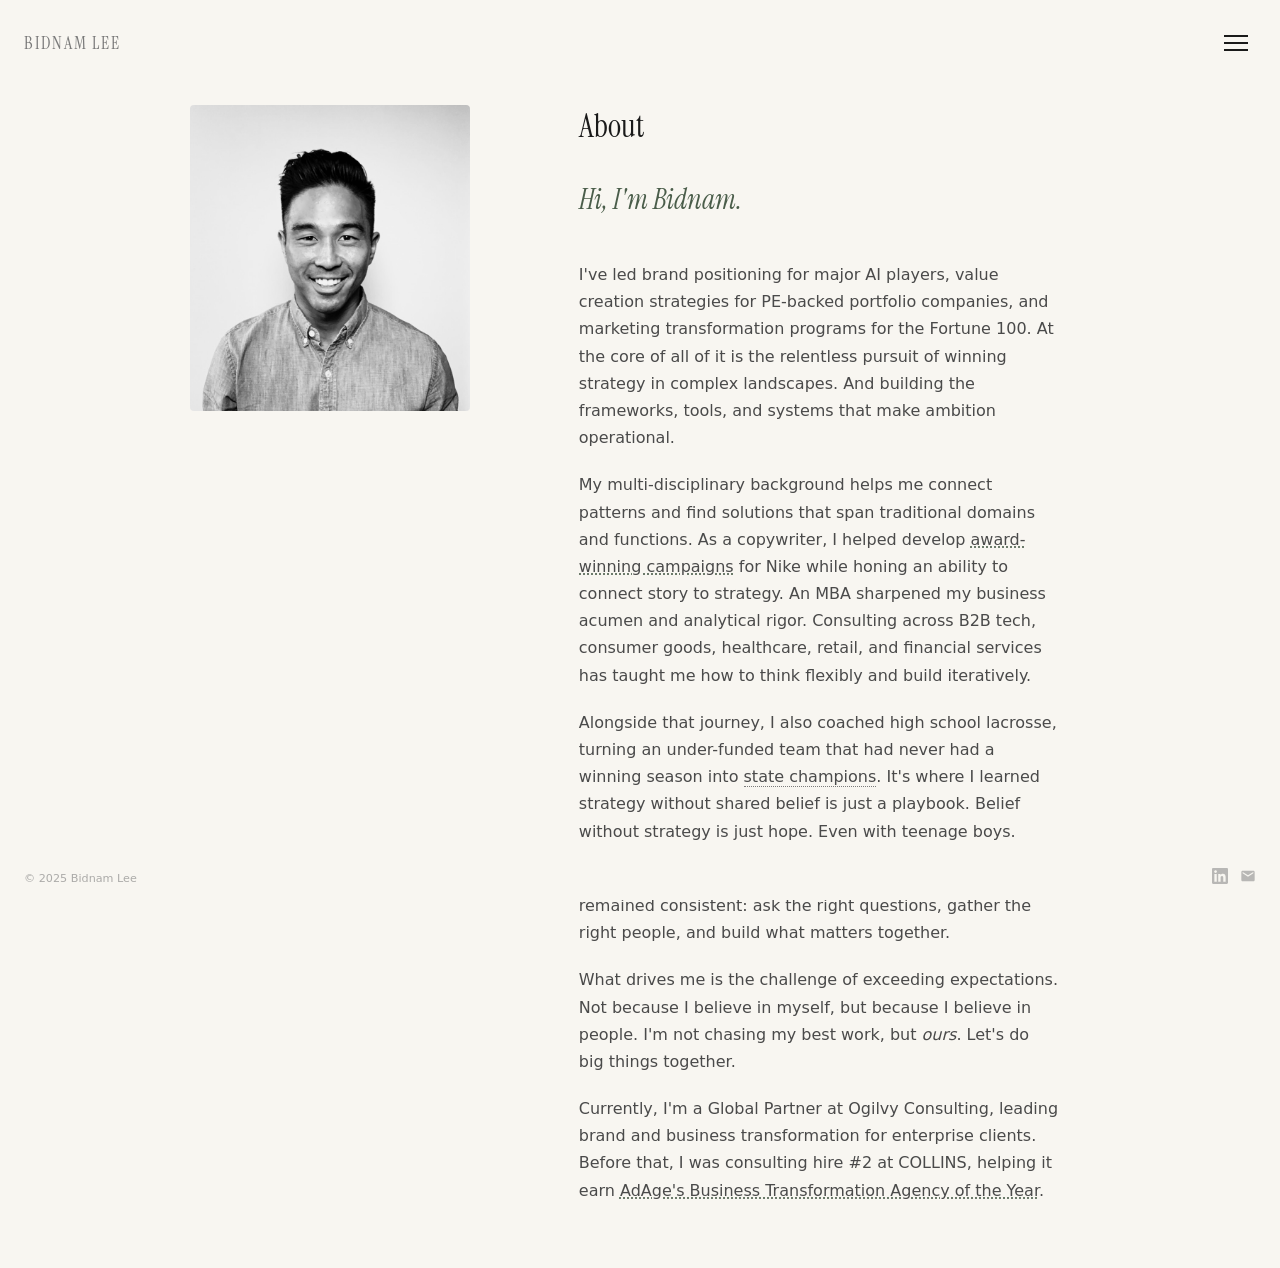
==== about.html @ fc639d16 "Add agent-readability layer: metadata, structured data, llms.txt, facts page - robots.txt (allow all" ====
<!DOCTYPE html>
<html lang="en">
<head>
  <meta charset="UTF-8">
  <meta name="viewport" content="width=device-width, initial-scale=1.0">
  <title>About - Bidnam Lee</title>

  <!-- SEO / sharing -->
  <meta name="description" content="From award-winning Nike copywriter to Global Partner at Ogilvy Consulting — Bidnam Lee's path across strategy, story, and building what matters together.">
  <link rel="canonical" href="https://www.bidnam.com/about.html">
  <meta property="og:type" content="profile">
  <meta property="og:site_name" content="Bidnam Lee">
  <meta property="og:title" content="About - Bidnam Lee">
  <meta property="og:description" content="From award-winning Nike copywriter to Global Partner at Ogilvy Consulting — Bidnam Lee's path across strategy, story, and building what matters together.">
  <meta property="og:url" content="https://www.bidnam.com/about.html">
  <meta property="og:image" content="https://www.bidnam.com/assets/headshot.jpg">
  <meta name="twitter:card" content="summary">

  <!-- Structured data -->
  <script type="application/ld+json">
  {
    "@context": "https://schema.org",
    "@type": "ProfilePage",
    "mainEntity": {
      "@type": "Person",
      "@id": "https://www.bidnam.com/#person",
      "name": "Bidnam Lee",
      "url": "https://www.bidnam.com/",
      "image": "https://www.bidnam.com/assets/headshot.jpg",
      "jobTitle": "Global Partner",
      "worksFor": {
        "@type": "Organization",
        "name": "Ogilvy Consulting",
        "url": "https://www.ogilvy.com/"
      },
      "description": "Brand and business strategy consultant and AI builder. Global Partner at Ogilvy Consulting and founder of OC Labs, its internal AI product studio.",
      "sameAs": [
        "https://www.linkedin.com/in/bidnam/"
      ]
    }
  }
  </script>

  <!-- Fonts -->
  <link rel="preconnect" href="https://fonts.googleapis.com">
  <link rel="preconnect" href="https://fonts.gstatic.com" crossorigin>
  <link href="https://fonts.googleapis.com/css2?family=Instrument+Serif:ital@0;1&display=swap" rel="stylesheet">

  <!-- Styles -->
  <link rel="stylesheet" href="css/style.css">
</head>
<body class="page about-page">
  <header class="inner-header">
    <a href="index.html" class="inner-name">Bidnam Lee</a>

    <a href="index.html" class="mini-terrain-link" title="Return to terrain">
      <canvas id="mini-terrain"></canvas>
    </a>

    <div class="menu-wrapper">
      <button class="menu-toggle" aria-label="Menu">
        <span></span>
        <span></span>
        <span></span>
      </button>
      <nav class="nav-panel">
        <a href="work.html" class="nav-panel-link">Work</a>
        <a href="about.html" class="nav-panel-link active">About</a>
        <a href="explorations.html" class="nav-panel-link">Explorations</a>
        <a href="contact.html" class="nav-panel-link">Contact</a>
      </nav>
    </div>
  </header>

  <!-- Menu Overlay -->
  <div class="menu-overlay">
    <nav class="overlay-nav">
      <a href="index.html" class="overlay-link">Home</a>
      <a href="work.html" class="overlay-link">Work</a>
      <a href="about.html" class="overlay-link">About</a>
      <a href="explorations.html" class="overlay-link">Explorations</a>
      <a href="contact.html" class="overlay-link">Contact</a>
    </nav>
    <footer class="overlay-footer">
      <span class="overlay-footer-copyright">© 2025 Bidnam Lee</span>
      <div class="overlay-footer-links">
        <a href="https://www.linkedin.com/in/bidnam/" target="_blank" rel="noopener" aria-label="LinkedIn">
          <svg viewBox="0 0 24 24" fill="currentColor">
            <path d="M20.447 20.452h-3.554v-5.569c0-1.328-.027-3.037-1.852-3.037-1.853 0-2.136 1.445-2.136 2.939v5.667H9.351V9h3.414v1.561h.046c.477-.9 1.637-1.85 3.37-1.85 3.601 0 4.267 2.37 4.267 5.455v6.286zM5.337 7.433c-1.144 0-2.063-.926-2.063-2.065 0-1.138.92-2.063 2.063-2.063 1.14 0 2.064.925 2.064 2.063 0 1.139-.925 2.065-2.064 2.065zm1.782 13.019H3.555V9h3.564v11.452zM22.225 0H1.771C.792 0 0 .774 0 1.729v20.542C0 23.227.792 24 1.771 24h20.451C23.2 24 24 23.227 24 22.271V1.729C24 .774 23.2 0 22.222 0h.003z"/>
          </svg>
        </a>
        <a href="mailto:bidnam@gmail.com" aria-label="Email">
          <svg viewBox="0 0 24 24" fill="currentColor">
            <path d="M20 4H4c-1.1 0-2 .9-2 2v12c0 1.1.9 2 2 2h16c1.1 0 2-.9 2-2V6c0-1.1-.9-2-2-2zm0 4l-8 5-8-5V6l8 5 8-5v2z"/>
          </svg>
        </a>
      </div>
    </footer>
  </div>

  <main class="page-content editorial">
    <div class="editorial-layout">
      <figure class="editorial-photo">
        <img src="assets/headshot.jpg" alt="Bidnam Lee">
      </figure>
      <div class="editorial-text">
        <header class="page-header">
          <h1>About</h1>
        </header>

        <p class="lede">Hi, I'm Bidnam.</p>

        <div class="about-text">
          <p>I've led brand positioning for major AI players, value creation strategies for PE-backed portfolio companies, and marketing transformation programs for the Fortune 100. At the core of all of it is the relentless pursuit of winning strategy in complex landscapes. And building the frameworks, tools, and systems that make ambition operational.</p>

          <p>My multi-disciplinary background helps me connect patterns and find solutions that span traditional domains and functions. As a copywriter, I helped develop <a href="https://www.campaignlive.co.uk/article/campaign-year-2017-nike-breaking2/1451555" target="_blank" rel="noopener">award-winning campaigns</a> for Nike while honing an ability to connect story to strategy. An MBA sharpened my business acumen and analytical rigor. Consulting across B2B tech, consumer goods, healthcare, retail, and financial services has taught me how to think flexibly and build iteratively.</p>

          <p>Alongside that journey, I also coached high school lacrosse, turning an under-funded team that had never had a winning season into <span class="hover-trigger" data-image="assets/state-champions.jpg">state champions</span>. It's where I learned strategy without shared belief is just a playbook. Belief without strategy is just hope. Even with teenage boys.</p>

          <p>The contexts are always changing, but the approach has remained consistent: ask the right questions, gather the right people, and build what matters together.</p>

          <p>What drives me is the challenge of exceeding expectations. Not because I believe in myself, but because I believe in people. I'm not chasing my best work, but <em>ours</em>. Let's do big things together.</p>

          <p>Currently, I'm a Global Partner at Ogilvy Consulting, leading brand and business transformation for enterprise clients. Before that, I was consulting hire #2 at COLLINS, helping it earn <a href="https://www.instagram.com/p/CpyUQQuvd2J/?img_index=5" target="_blank" rel="noopener">AdAge's Business Transformation Agency of the Year</a>.</p>
        </div>
      </div>
    </div>

    <!-- Hover Preview -->
    <div class="text-hover-preview" aria-hidden="true">
      <img src="" alt="" />
    </div>

    <!-- Mobile Modal -->
    <div class="exploration-modal text-modal" aria-hidden="true">
      <div class="modal-backdrop"></div>
      <div class="modal-content">
        <img class="modal-media" src="" alt="" />
      </div>
    </div>
  </main>

  <footer class="site-footer">
    <span class="footer-copyright">© 2025 Bidnam Lee</span>
    <div class="footer-links">
      <a href="https://www.linkedin.com/in/bidnam/" target="_blank" rel="noopener" aria-label="LinkedIn">
        <svg viewBox="0 0 24 24" fill="currentColor">
          <path d="M20.447 20.452h-3.554v-5.569c0-1.328-.027-3.037-1.852-3.037-1.853 0-2.136 1.445-2.136 2.939v5.667H9.351V9h3.414v1.561h.046c.477-.9 1.637-1.85 3.37-1.85 3.601 0 4.267 2.37 4.267 5.455v6.286zM5.337 7.433c-1.144 0-2.063-.926-2.063-2.065 0-1.138.92-2.063 2.063-2.063 1.14 0 2.064.925 2.064 2.063 0 1.139-.925 2.065-2.064 2.065zm1.782 13.019H3.555V9h3.564v11.452zM22.225 0H1.771C.792 0 0 .774 0 1.729v20.542C0 23.227.792 24 1.771 24h20.451C23.2 24 24 23.227 24 22.271V1.729C24 .774 23.2 0 22.222 0h.003z"/>
        </svg>
      </a>
      <a href="mailto:hello@bidnamlee.com" aria-label="Email">
        <svg viewBox="0 0 24 24" fill="currentColor">
          <path d="M20 4H4c-1.1 0-2 .9-2 2v12c0 1.1.9 2 2 2h16c1.1 0 2-.9 2-2V6c0-1.1-.9-2-2-2zm0 4l-8 5-8-5V6l8 5 8-5v2z"/>
        </svg>
      </a>
    </div>
  </footer>

  <!-- Three.js -->
  <script src="https://cdnjs.cloudflare.com/ajax/libs/three.js/r128/three.min.js"></script>
  <script src="js/mini-terrain.js"></script>

  <!-- Text hover preview -->
  <script>
  (function() {
    const triggers = document.querySelectorAll('.hover-trigger');
    const preview = document.querySelector('.text-hover-preview');
    const previewImg = preview?.querySelector('img');

    if (!preview || triggers.length === 0) return;

    let mouseX = 0;
    let mouseY = 0;

    document.addEventListener('mousemove', (e) => {
      mouseX = e.clientX;
      mouseY = e.clientY;

      if (preview.classList.contains('visible')) {
        const imgWidth = 360;
        const imgHeight = 240;

        let x = mouseX + 15;
        let y = mouseY - imgHeight - 10;

        if (x + imgWidth > window.innerWidth - 20) {
          x = mouseX - imgWidth - 15;
        }
        if (y < 20) {
          y = mouseY + 20;
        }

        preview.style.left = x + 'px';
        preview.style.top = y + 'px';
      }
    });

    triggers.forEach(trigger => {
      trigger.addEventListener('mouseenter', (e) => {
        const imageSrc = trigger.dataset.image;
        if (!imageSrc) return;

        previewImg.src = imageSrc;

        // Position immediately
        const imgWidth = 360;
        const imgHeight = 240;
        let x = e.clientX + 15;
        let y = e.clientY - imgHeight - 10;
        if (x + imgWidth > window.innerWidth - 20) {
          x = e.clientX - imgWidth - 15;
        }
        if (y < 20) {
          y = e.clientY + 20;
        }
        preview.style.left = x + 'px';
        preview.style.top = y + 'px';

        preview.classList.add('visible');
      });

      trigger.addEventListener('mouseleave', () => {
        preview.classList.remove('visible');
      });
    });

    // On touch devices, use modal instead of hover
    if ('ontouchstart' in window) {
      preview.style.display = 'none';

      const modal = document.querySelector('.text-modal');
      const modalImg = modal?.querySelector('img');
      const modalBackdrop = modal?.querySelector('.modal-backdrop');

      triggers.forEach(trigger => {
        trigger.addEventListener('click', (e) => {
          e.preventDefault();
          const imageSrc = trigger.dataset.image;
          if (imageSrc && modalImg && modal) {
            modalImg.src = imageSrc;
            modal.classList.add('visible');
          }
        });
      });

      modalBackdrop?.addEventListener('click', () => {
        modal?.classList.remove('visible');
      });

      // Close on escape key
      document.addEventListener('keydown', (e) => {
        if (e.key === 'Escape') {
          modal?.classList.remove('visible');
        }
      });
    }
  })();
  </script>
</body>
</html>
---- css/style.css ----
/* Bidnam Lee - Strategic Terrain Website */

* {
  margin: 0;
  padding: 0;
  box-sizing: border-box;
}

:root {
  --bg-primary: #F8F6F1;
  --accent: #4A5D4A;
  --accent-warm: #B8956B;
  --text-primary: #1A1A1A;
  --text-secondary: #4A4A4A;
  --text-muted: #7A7A7A;
}

@keyframes fadeIn {
  to { opacity: 1; }
}

body {
  font-family: 'SF Pro Text', system-ui, sans-serif;
  background: var(--bg-primary);
  color: var(--text-primary);
  min-height: 100vh;
  overflow: hidden;
  cursor: grab;
  opacity: 0;
  animation: fadeIn 0.3s ease-in forwards;
  animation-delay: 0.1s;
}

body.dragging {
  cursor: grabbing;
}

.container {
  position: relative;
  width: 100%;
  height: 100vh;
}

/* Paper texture overlay */
.container::before {
  content: '';
  position: fixed;
  inset: 0;
  opacity: 0.035;
  pointer-events: none;
  z-index: 100;
  background-image: url("data:image/svg+xml,%3Csvg viewBox='0 0 256 256' xmlns='http://www.w3.org/2000/svg'%3E%3Cfilter id='noise'%3E%3CfeTurbulence type='fractalNoise' baseFrequency='0.85' numOctaves='4' stitchTiles='stitch'/%3E%3C/filter%3E%3Crect width='100%25' height='100%25' filter='url(%23noise)'/%3E%3C/svg%3E");
}

/* Word reveal animation */
@keyframes wordReveal {
  from {
    opacity: 0;
    transform: translateY(100%) rotate(4deg);
  }
  to {
    opacity: 1;
    transform: translateY(0) rotate(0deg);
  }
}

/* Left-aligned header */
.header {
  position: absolute;
  top: 10%;
  left: 5%;
  z-index: 10;
  pointer-events: none;
  max-width: 320px;
}

.name {
  font-family: 'Instrument Serif', Georgia, serif;
  font-size: 1.25rem;
  font-weight: 400;
  letter-spacing: 0.1em;
  text-transform: uppercase;
  color: var(--text-muted);
  margin-bottom: 0.75rem;
  overflow: hidden;
}

.headline {
  font-family: 'Instrument Serif', Georgia, serif;
  font-size: 1.5rem;
  font-weight: 400;
  line-height: 1.35;
  color: var(--text-primary);
  overflow: hidden;
}

.mobile-break {
  display: none;
}

/* Splitting.js word animation */
.name .word,
.headline .word {
  display: inline-block;
  opacity: 0;
  transform: translateY(100%) rotate(4deg);
  transform-origin: left bottom;
  animation: wordReveal 1s cubic-bezier(0.22, 1, 0.36, 1) forwards;
}

.name .word {
  animation-delay: calc(0.3s + (var(--word-index) * 0.06s));
}

.headline .word {
  animation-delay: calc(0.45s + (var(--word-index) * 0.015s));
}

.headline em {
  font-style: italic;
  color: var(--accent);
}

#canvas-container {
  position: absolute;
  inset: 0;
  z-index: 1;
}

canvas {
  display: block;
}

#lines-overlay {
  position: absolute;
  inset: 0;
  z-index: 15;
  pointer-events: none;
}

.peak-line {
  stroke: var(--text-muted);
  stroke-width: 1;
  stroke-dasharray: 2, 3;
  fill: none;
  opacity: 0;
  transition: opacity 0.5s ease, stroke 0.3s ease;
}

.peak-line.visible {
  opacity: 0.5;
}

.peak-line.active {
  stroke: var(--accent-warm);
  opacity: 1;
  stroke-width: 1.5;
}

.nav-labels {
  position: absolute;
  bottom: 4%;
  left: 50%;
  transform: translateX(-50%);
  display: flex;
  gap: 2rem;
  z-index: 10;
}

.nav-label {
  font-size: 0.75rem;
  font-weight: 500;
  color: var(--text-secondary);
  cursor: pointer;
  padding: 0.4rem 0.75rem;
  border-radius: 3px;
  transition: all 0.3s ease;
  background: transparent;
  border: none;
  font-family: inherit;
}

.nav-label:hover,
.nav-label.active {
  color: var(--accent);
  background: rgba(44, 62, 80, 0.06);
}

.peak-label {
  position: absolute;
  font-family: 'Instrument Serif', Georgia, serif;
  font-size: 1.1rem;
  font-style: italic;
  color: var(--text-primary);
  pointer-events: none;
  transition: all 0.3s cubic-bezier(0.19, 1, 0.22, 1), opacity 0.5s ease;
  z-index: 20;
  white-space: nowrap;
  transform: translateX(-50%);
  text-shadow:
    0 1px 3px rgba(248, 246, 241, 0.9),
    0 0 8px rgba(248, 246, 241, 0.8),
    0 0 16px rgba(248, 246, 241, 0.6);
  opacity: 0;
}

.peak-label.visible {
  opacity: 1;
}

.peak-label.active {
  color: var(--bg-primary);
  font-size: 1.3rem;
  background: rgba(184, 149, 107, 0.85);
  padding: 0.25rem 0.6rem;
  border-radius: 3px;
  text-shadow: none;
  margin: 0;
}

.hint {
  position: absolute;
  bottom: 3rem;
  left: 50%;
  transform: translateX(-50%);
  font-size: 0.65rem;
  color: var(--text-muted);
  letter-spacing: 0.04em;
  z-index: 10;
  opacity: 0.6;
}

/* Show appropriate hint based on device */
.hint-mobile { display: none; }

@media (hover: none) {
  .hint-desktop { display: none; }
  .hint-mobile {
    display: block;
    white-space: nowrap;
  }
}

/* Hints on mobile */
@media (max-width: 480px) {
  .hint-desktop {
    display: none;
  }

  .hint-mobile {
    display: block;
    position: fixed;
    bottom: 3.5rem;
    z-index: 40;
  }
}

/* Mobile peak navigation arrows */
.peak-nav-container {
  display: none;
}

@media (hover: none) and (max-width: 768px) {
  .peak-nav-container {
    display: flex;
    position: fixed;
    bottom: 5rem;
    left: 50%;
    transform: translateX(-50%);
    gap: 0.5rem;
    z-index: 25;
  }

  .peak-nav {
    display: flex;
    width: 48px;
    height: 48px;
    background: rgba(248, 246, 241, 0.85);
    border: 1px solid rgba(122, 122, 122, 0.2);
    border-radius: 50%;
    font-family: 'Instrument Serif', Georgia, serif;
    font-size: 1.5rem;
    line-height: 1;
    color: var(--text-muted);
    align-items: center;
    touch-action: manipulation;
    justify-content: center;
    cursor: pointer;
    transition: background 0.2s ease, color 0.2s ease, transform 0.2s ease;
  }

  .peak-nav:active {
    background: rgba(248, 246, 241, 1);
    color: var(--accent);
    transform: scale(0.95);
  }
}

/* Make labels tappable on touch devices */
@media (hover: none) {
  .peak-label {
    pointer-events: auto;
    cursor: pointer;
  }

  /* Use pseudo-element for larger tap target without affecting centering */
  .peak-label::before {
    content: '';
    position: absolute;
    top: -0.75rem;
    left: -1rem;
    right: -1rem;
    bottom: -0.75rem;
  }
}

/* Responsive: Tablet */
@media (max-width: 768px) {
  .header {
    top: 5%;
    left: 4%;
    max-width: 280px;
  }

  .name {
    font-size: 1.1rem;
  }

  .headline {
    font-size: 1.25rem;
  }

  .nav-labels {
    gap: 1rem;
  }

  .nav-label {
    font-size: 0.7rem;
    padding: 0.35rem 0.6rem;
  }

  .peak-label {
    font-size: 0.95rem;
  }

  .peak-label.active {
    font-size: 1.1rem;
  }

  .hint {
    font-size: 0.6rem;
  }
}

/* Responsive: Mobile */
@media (max-width: 480px) {
  .header {
    top: 2.5rem;
    left: 50%;
    transform: translateX(-50%);
    width: calc(100% - 2rem);
    text-align: center;
  }

  .name {
    font-size: 1rem;
    margin-bottom: 0.5rem;
  }

  .headline {
    font-size: 1.2rem;
    line-height: 1.4;
  }

  .mobile-break {
    display: block;
  }

  /* Hide footer on homepage mobile */
  body.home .site-footer {
    display: none;
  }

  .nav-labels {
    gap: 0.75rem;
  }

  .nav-label {
    font-size: 0.65rem;
    padding: 0.3rem 0.5rem;
  }

  .peak-label {
    font-size: 0.95rem;
  }

  .peak-label.active {
    font-size: 1.1rem;
  }
}

/* Info Panel - "Why a terrain?" slide-out */
.info-panel {
  position: fixed;
  top: 50%;
  right: 0;
  right: env(safe-area-inset-right, 0);
  transform: translateY(-50%);
  z-index: 50;
  transition: right 0.3s ease;
}

.info-panel.open {
  right: 320px;  /* Slide left by content width so tab pulls out */
}

.info-panel-tab {
  position: relative;
  z-index: 2;
  display: flex;
  align-items: center;
  justify-content: center;
  writing-mode: vertical-rl;
  text-orientation: mixed;
  padding: 1.25rem 0.4rem;
  background: var(--bg-primary);
  border: 1px solid var(--text-muted);
  border-radius: 4px 0 0 4px;
  font-family: 'Instrument Serif', Georgia, serif;
  font-size: 0.95rem;
  font-style: italic;
  color: var(--text-primary);
  cursor: pointer;
  transition: all 0.3s ease;
}

.info-panel.open .info-panel-tab {
  border-right: none;  /* Remove border when connected to panel */
  border-color: var(--accent);
  background: var(--accent);
  color: var(--bg-primary);
}

.info-panel-tab:hover {
  color: var(--accent);
  background: rgba(74, 93, 74, 0.05);
}

.info-panel-content {
  position: absolute;
  top: 50%;
  transform: translateY(-50%);
  left: 100%;              /* Position to right of tab (off-screen) */
  width: 320px;
  max-height: 80vh;
  overflow-y: auto;
  padding: 2rem;
  background: var(--bg-primary);
  border: 1px solid var(--text-muted);
  border-right: none;
  border-radius: 4px 0 0 4px;
  opacity: 0;
  pointer-events: none;
  transition: opacity 0.3s ease;
}

.info-panel.open .info-panel-content {
  opacity: 1;
  pointer-events: auto;
}

.info-panel-close {
  position: absolute;
  top: 0.75rem;
  right: 0.75rem;
  background: none;
  border: none;
  font-size: 1.25rem;
  color: var(--text-muted);
  cursor: pointer;
  padding: 0.25rem;
  line-height: 1;
  transition: color 0.2s ease;
}

.info-panel-close:hover {
  color: var(--text-primary);
}

.info-panel-content p {
  font-family: 'Instrument Serif', Georgia, serif;
  font-size: 1rem;
  line-height: 1.6;
  color: var(--text-primary);
  margin: 0 0 1rem;
}

.info-panel-content p:last-child {
  margin-bottom: 0;
}

.info-panel-content a {
  color: var(--accent);
}

/* Info panel as bottom sheet on mobile */
@media (max-width: 480px) {
  .info-panel {
    position: fixed;
    top: auto;
    bottom: 0;
    left: 50%;
    right: auto;
    transform: translateX(-50%);
    display: flex;
    flex-direction: column;
    align-items: center;
    z-index: 50;
  }

  .info-panel.open {
    left: 50%;
    right: auto;
    transform: translateX(-50%);
  }

  .info-panel-tab {
    order: 1;
    writing-mode: horizontal-tb;
    text-orientation: initial;
    padding: 0.4rem 0.75rem;
    border-radius: 4px 4px 0 0;
    border: 1px solid var(--text-muted);
    border-bottom: none;
    font-size: 0.85rem;
    background: var(--bg-primary);
    width: auto;
    transition: background 0.35s cubic-bezier(0.4, 0, 0.2, 1),
                color 0.35s cubic-bezier(0.4, 0, 0.2, 1),
                border-color 0.35s cubic-bezier(0.4, 0, 0.2, 1);
  }

  .info-panel.open .info-panel-tab {
    border: 1px solid var(--accent);
    border-bottom: none;
    border-radius: 4px 4px 0 0;
    background: var(--accent);
    color: var(--bg-primary);
  }

  .info-panel-content {
    order: 2;
    position: relative;
    top: auto;
    left: auto;
    transform: none;
    opacity: 1;
    width: 90vw;
    max-width: 320px;
    max-height: 0;
    overflow: hidden;
    padding: 0 1.5rem;
    border: 1px solid transparent;
    border-bottom: none;
    border-radius: 0;
    box-shadow: 0 4px 20px rgba(0, 0, 0, 0);
    transition: max-height 0.35s cubic-bezier(0.4, 0, 0.2, 1),
                padding 0.35s cubic-bezier(0.4, 0, 0.2, 1),
                border-color 0.35s cubic-bezier(0.4, 0, 0.2, 1),
                box-shadow 0.35s cubic-bezier(0.4, 0, 0.2, 1);
  }

  .info-panel.open .info-panel-content {
    max-height: 50vh;
    overflow-y: auto;
    padding: 2rem 1.5rem 1.5rem 1.5rem;
    border-color: var(--text-muted);
    border-bottom: none;
    box-shadow: 0 4px 20px rgba(0, 0, 0, 0.15);
  }

  .info-panel-content p {
    font-size: 1rem;
  }
}

/* Page Transition - Simple Fade */
.page-transition-overlay {
  position: fixed;
  inset: 0;
  background: var(--bg-primary);
  opacity: 0;
  pointer-events: none;
  z-index: 1000;
  transition: opacity 0.4s ease;
}

.page-transition-overlay.active {
  opacity: 1;
}

/* Inner Page Styles */
body.page {
  background: var(--bg-primary);
  min-height: 100vh;
  padding: 105px 4rem 4rem;  /* Top padding for fixed header */
  cursor: default;
  overflow: auto;
}

.page-nav {
  max-width: 640px;
  margin: 0 auto 4rem;
}

.back-link {
  font-family: 'Instrument Serif', Georgia, serif;
  font-size: 0.9rem;
  color: var(--text-secondary);
  text-decoration: none;
  transition: color 0.2s ease;
}

.back-link:hover {
  color: var(--accent);
}

.page-content {
  max-width: 640px;
  margin: 0 auto;
}

.page-header {
  margin-bottom: 2rem;
}

.contour-mark {
  width: 32px;
  height: 20px;
  margin-bottom: 1rem;
  opacity: 0.5;
}

.contour-mark svg {
  width: 100%;
  height: 100%;
}

.page-content h1 {
  font-family: 'Instrument Serif', Georgia, serif;
  font-size: 2rem;
  font-weight: 400;
  color: var(--text-primary);
  margin: 0;
}

.lede {
  font-family: 'Instrument Serif', Georgia, serif;
  font-size: 1.2rem;
  font-style: italic;
  line-height: 1.5;
  color: var(--accent);
  margin: 0 0 2.5rem;
}

.about-text p {
  font-family: 'SF Pro Text', system-ui, sans-serif;
  font-size: 1rem;
  line-height: 1.7;
  color: var(--text-secondary);
  margin: 0 0 1.25rem;
}

.about-text p:last-child {
  margin-bottom: 0;
}

.about-text a {
  color: var(--text-secondary);
  text-decoration: underline dotted;
  text-decoration-color: var(--accent);
  text-underline-offset: 2px;
  transition: color 0.2s ease, text-decoration-color 0.2s ease;
}

.about-text a:hover {
  color: var(--accent-warm);
  text-decoration-color: var(--accent-warm);
}

/* Text hover trigger */
.hover-trigger {
  cursor: pointer;
  border-bottom: 1px dotted var(--text-muted);
  transition: border-color 0.2s ease;
}

.hover-trigger:hover {
  border-color: var(--accent);
}

/* Text hover preview */
.text-hover-preview {
  position: fixed;
  pointer-events: none;
  z-index: 101;
  opacity: 0;
  transform: scale(0.85);
  transform-origin: bottom left;
  transition: opacity 0.3s cubic-bezier(0.34, 1.56, 0.64, 1),
              transform 0.4s cubic-bezier(0.34, 1.56, 0.64, 1);
}

.text-hover-preview.visible {
  opacity: 1;
  transform: scale(1);
}

.text-hover-preview img {
  width: 360px;
  height: auto;
  border-radius: 8px;
  box-shadow: 0 12px 40px rgba(0, 0, 0, 0.15);
  display: block;
}

/* Editorial Layout */
.page-content.editorial {
  max-width: 900px;
}

.editorial-layout {
  display: grid;
  grid-template-columns: 1fr 1.5fr;
  gap: 3rem;
  align-items: start;
}

.editorial-photo {
  position: sticky;
  top: 105px;
  margin: 0;
}

.editorial-photo img {
  width: 100%;
  max-width: 280px;
  border-radius: 4px;
  filter: grayscale(15%);
}

.editorial-text {
  max-width: 480px;
}

@media (max-width: 768px) {
  .editorial-layout {
    grid-template-columns: 1fr;
    gap: 2rem;
  }

  .editorial-photo {
    position: static;
    text-align: center;
  }

  .editorial-photo img {
    max-width: 200px;
  }
}

@media (max-width: 480px) {
  body.page {
    padding: 95px 1.5rem 4rem;
  }

  .page-nav {
    margin-bottom: 3rem;
  }

  .page-content h1 {
    font-size: 1.75rem;
  }

  .lede {
    font-size: 1.1rem;
  }
}

/* Inner Page Header */
.inner-header {
  position: fixed;
  top: 0;
  left: 0;
  right: 0;
  height: 85px;
  display: flex;
  align-items: center;
  justify-content: space-between;
  padding: 0 1.5rem;
  background: var(--bg-primary);
  z-index: 100;
  transition: height 0.4s cubic-bezier(0.19, 1, 0.22, 1),
              padding 0.4s ease,
              align-items 0.4s ease,
              background 0.4s ease 0.15s;  /* Delay background on close */
}

.inner-name {
  font-family: 'Instrument Serif', Georgia, serif;
  font-size: 1.1rem;
  letter-spacing: 0.1em;
  text-transform: uppercase;
  color: var(--text-muted);
  text-decoration: none;
  transition: color 0.4s ease 0.15s, font-size 0.4s ease;  /* Delay color on close */
}

.inner-name:hover {
  color: var(--accent);
}

/* Mini terrain canvas */
.mini-terrain-link {
  width: 100px;
  height: 65px;
  display: block;
  transition: opacity 0.4s ease 0.13s;  /* Delay on close */
}

#mini-terrain {
  width: 100%;
  height: 100%;
  cursor: pointer;
}

/* Hamburger button */
.menu-toggle {
  display: flex;
  flex-direction: column;
  gap: 5px;
  background: none;
  border: none;
  cursor: pointer;
  padding: 8px;
}

.menu-toggle span {
  width: 24px;
  height: 2px;
  background: var(--text-primary);
  transition: all 0.3s ease;
}

.menu-toggle:hover span {
  background: var(--accent);
}

/* Menu Wrapper for positioning */
.menu-wrapper {
  position: relative;
}

/* Navigation Panel - Hidden by default, shown via menu-open */
.nav-panel {
  display: none;
}

.nav-panel-link {
  display: block;
  position: relative;
  font-family: 'Instrument Serif', Georgia, serif;
  font-size: 1.1rem;
  color: var(--text-secondary);
  text-decoration: none;
  padding: 0.6rem 0 0.6rem 0.75rem;
  white-space: nowrap;
  transition: color 0.2s ease;
}

.nav-panel-link::before {
  content: '';
  position: absolute;
  left: 0;
  top: 50%;
  transform: translateY(-50%) scaleY(0);
  width: 2px;
  height: 60%;
  background: var(--accent-warm);
  transition: transform 0.2s ease;
}

.nav-panel-link:hover {
  color: var(--accent-warm);
}

.nav-panel-link:hover::before {
  transform: translateY(-50%) scaleY(1);
}

.nav-panel-link.active {
  color: var(--accent);
}

.nav-panel-link.active::before {
  transform: translateY(-50%) scaleY(1);
  background: var(--accent);
}

/* Menu Overlay Panel - fullscreen */
.menu-overlay {
  position: fixed;
  top: 0;
  left: 0;
  right: 0;
  bottom: 0;
  background: #1A4D2E;
  opacity: 0;
  visibility: hidden;
  transition: opacity 0.4s ease, visibility 0.4s ease;
  z-index: 99;
  display: flex;
  justify-content: center;
  align-items: center;
}

.menu-ready .menu-overlay.active {
  opacity: 1;
  visibility: visible;
}

/* Nav links in overlay */
.menu-overlay .overlay-nav {
  display: flex;
  flex-direction: column;
  align-items: flex-start;
  gap: 0.3rem;
}

.menu-overlay .overlay-link {
  font-family: 'Instrument Serif', Georgia, serif;
  font-size: clamp(2.5rem, 8vw, 5rem);
  color: var(--bg-primary);
  text-decoration: none;
  padding: 0.2rem 0;
  opacity: 0;
  transform: translateY(30px);
  transition: opacity 0.3s ease-in-out, transform 0.4s cubic-bezier(0.19, 1, 0.22, 1);
}

/* Staggered entrance */
.menu-overlay.active .overlay-link {
  opacity: 1;
  transform: translateY(0);
}
.menu-overlay.active .overlay-link:nth-child(1) { transition-delay: 0.1s; }
.menu-overlay.active .overlay-link:nth-child(2) { transition-delay: 0.16s; }
.menu-overlay.active .overlay-link:nth-child(3) { transition-delay: 0.22s; }
.menu-overlay.active .overlay-link:nth-child(4) { transition-delay: 0.28s; }
.menu-overlay.active .overlay-link:nth-child(5) { transition-delay: 0.34s; }

/* Reset transition-delay when interacting */
.menu-overlay .overlay-nav:hover .overlay-link {
  transition-delay: 0s;
}

/* Dim all links when hovering nav */
.menu-overlay .overlay-nav:hover .overlay-link {
  opacity: 0.5;
}

/* Highlight the specific hovered link */
.menu-overlay .overlay-nav .overlay-link:hover {
  opacity: 1;
}

/* Overlay footer */
.menu-overlay .overlay-footer {
  position: absolute;
  bottom: 0;
  left: 0;
  right: 0;
  padding: 1rem 1.5rem;
  display: flex;
  justify-content: space-between;
  align-items: center;
  opacity: 0;
  transform: translateY(10px);
  transition: opacity 0.4s ease 0.3s, transform 0.4s ease 0.3s;
}

.menu-overlay.active .overlay-footer {
  opacity: 1;
  transform: translateY(0);
}

.menu-overlay .overlay-footer-copyright {
  font-size: 0.85rem;
  color: rgba(248, 246, 241, 0.6);
}

.menu-overlay .overlay-footer-links {
  display: flex;
  gap: 1rem;
}

.menu-overlay .overlay-footer-links a {
  color: rgba(248, 246, 241, 0.6);
  transition: color 0.2s ease;
}

.menu-overlay .overlay-footer-links a:hover {
  color: var(--bg-primary);
}

.menu-overlay .overlay-footer-links svg {
  width: 20px;
  height: 20px;
}

/* Header state when menu is open */
.inner-header.menu-open {
  background: transparent;
  transition: background 0s;  /* Instant when opening */
}

.inner-header.menu-open .inner-name {
  color: var(--bg-primary);
  transition: color 0s;  /* Instant when opening */
}

.inner-header.menu-open .mini-terrain-link {
  opacity: 0;
  pointer-events: none;
  transition: opacity 0s;  /* Hide instantly when menu opens */
}

/* Hamburger to X transformation */
.menu-toggle.open span {
  background: var(--bg-primary);
}

.menu-toggle.open span:nth-child(1) {
  transform: rotate(45deg) translate(5px, 5px);
}

.menu-toggle.open span:nth-child(2) {
  opacity: 0;
}

.menu-toggle.open span:nth-child(3) {
  transform: rotate(-45deg) translate(5px, -5px);
}


/* Site Footer */
.site-footer {
  position: fixed;
  bottom: 0;
  left: 0;
  right: 0;
  padding: 0.75rem 1.5rem;
  background: var(--bg-primary);
  z-index: 10;
  display: flex;
  justify-content: space-between;
  align-items: center;
}

.footer-copyright {
  font-size: 0.7rem;
  color: var(--text-muted);
  opacity: 0.6;
}

.footer-nav {
  display: flex;
  gap: 1rem;
}

.footer-nav a {
  font-size: 0.7rem;
  color: var(--text-muted);
  text-decoration: none;
  opacity: 0.6;
  transition: opacity 0.2s ease;
}

.footer-nav a:hover {
  opacity: 1;
}

.footer-links {
  display: flex;
  gap: 0.75rem;
}

.footer-links a {
  color: var(--text-muted);
  opacity: 0.5;
  transition: opacity 0.2s ease;
}

.footer-links a:hover {
  opacity: 1;
}

.footer-links svg {
  width: 16px;
  height: 16px;
}

/* Work Page - Editorial Accordion */
.work-page {
  padding: 105px 0 4rem;
}

.work-content {
  min-height: calc(100vh - 105px - 4rem);
}

.work-header {
  max-width: 700px;
  margin: 0 auto 3rem;
  padding: 0 2rem;
}

.work-header h1 {
  font-family: 'Instrument Serif', Georgia, serif;
  font-size: 2rem;
  font-weight: 400;
  color: var(--text-primary);
  margin: 0;
}

.work-header .lede {
  margin-top: 0.75rem;
}

/* Work List */
.work-list {
  max-width: 700px;
  margin: 0 auto;
  padding: 0 2rem;
}

.work-row {
  border-bottom: 1px solid rgba(0, 0, 0, 0.08);
  cursor: pointer;
  transition: opacity 0.3s ease;
}

.work-row:first-child {
  border-top: 1px solid rgba(0, 0, 0, 0.08);
}

.row-header {
  display: flex;
  justify-content: space-between;
  align-items: center;
  padding: 0.9rem 0;
  padding-left: 1rem;
  position: relative;
  transition: background 0.2s ease;
}

.row-client-group {
  display: flex;
  align-items: center;
  gap: 0.75rem;
}

.row-logo {
  height: 20px;
  width: auto;
  max-width: 60px;
  filter: grayscale(100%);
  opacity: 0.6;
  transition: opacity 0.2s ease;
}

.work-row:hover .row-logo {
  opacity: 0.8;
}

.row-categories {
  display: flex;
  gap: 0.4rem;
  flex-shrink: 0;
}

.category-pill {
  font-size: 0.65rem;
  color: var(--text-muted);
  background: rgba(0, 0, 0, 0.04);
  padding: 0.2rem 0.5rem;
  border-radius: 2px;
  text-transform: uppercase;
  letter-spacing: 0.04em;
}

.work-row:hover .row-header {
  background: rgba(74, 93, 74, 0.06);
}

.work-row.open .row-header {
  background: rgba(184, 149, 107, 0.08);
}

.row-header::before {
  content: '';
  position: absolute;
  left: 0;
  top: 50%;
  transform: translateY(-50%);
  width: 3px;
  height: 0;
  background: var(--accent);
  transition: height 0.2s ease;
}

.work-row:hover .row-header::before {
  height: 40%;
}

.work-row.open .row-header::before {
  height: 60%;
  background: var(--accent-warm);
}

.row-client {
  font-family: 'Instrument Serif', Georgia, serif;
  font-size: 1.35rem;
  font-weight: 400;
  color: var(--text-primary);
  margin: 0;
}


/* Row Details (expanded) */
.row-details {
  max-height: 0;
  overflow: hidden;
  opacity: 0;
  padding-left: 1rem;
  transition: all 0.4s ease;
}

.work-row.open .row-details {
  max-height: 400px;
  opacity: 1;
  padding-top: 0.75rem;
  padding-bottom: 1.5rem;
}

.row-description {
  font-family: 'Instrument Serif', Georgia, serif;
  font-size: 1.05rem;
  font-style: italic;
  color: var(--text-secondary);
  line-height: 1.6;
  margin: 0 0 1.25rem;
  max-width: 520px;
}

.row-skills {
  list-style: none;
  padding: 0;
  margin: 0;
  display: flex;
  flex-wrap: wrap;
  gap: 0.4rem;
}

.row-skills li {
  font-size: 0.7rem;
  color: var(--text-secondary);
  background: rgba(74, 93, 74, 0.06);
  padding: 0.3rem 0.65rem;
  border-radius: 20px;
}

/* Work page responsive */
@media (max-width: 768px) {
  .work-header {
    padding: 0 1.5rem;
  }

  .work-list {
    padding: 0 1.5rem;
  }

  .work-header h1 {
    font-size: 1.75rem;
  }

  .row-header {
    flex-direction: column;
    align-items: flex-start;
    gap: 0.5rem;
    padding-left: 0.75rem;
  }

  .row-client {
    font-size: 1.2rem;
  }

  .row-categories {
    flex-wrap: wrap;
  }

  .category-pill {
    font-size: 0.6rem;
    padding: 0.15rem 0.4rem;
  }

  .row-logo {
    height: 16px;
  }
}

@media (max-width: 480px) {
  .row-header {
    padding: 1rem 0 1rem 0.5rem;
    gap: 0.4rem;
  }

  .row-client-group {
    gap: 0.5rem;
  }

  .row-client {
    font-size: 1.1rem;
  }

  .row-logo {
    height: 14px;
  }

  .row-categories {
    gap: 0.3rem;
  }

  .category-pill {
    font-size: 0.55rem;
  }

  .row-description {
    font-size: 0.95rem;
  }
}

/* Writing Page */
.writing-list {
  margin-top: 2.5rem;
}

.writing-item {
  border-bottom: 1px solid rgba(0, 0, 0, 0.08);
}

.writing-item:first-child {
  border-top: 1px solid rgba(0, 0, 0, 0.08);
}

.writing-link {
  display: block;
  padding: 1.25rem 0 1.25rem 1rem;
  text-decoration: none;
  position: relative;
  transition: background 0.2s ease;
}

.writing-link::before {
  content: '';
  position: absolute;
  left: 0;
  top: 50%;
  transform: translateY(-50%);
  width: 3px;
  height: 0;
  background: var(--accent);
  transition: height 0.2s ease;
}

.writing-link:hover {
  background: rgba(74, 93, 74, 0.06);
}

.writing-link:hover::before {
  height: 40%;
}

.writing-date {
  font-size: 0.7rem;
  color: var(--text-muted);
  text-transform: uppercase;
  letter-spacing: 0.05em;
}

.writing-title {
  font-family: 'Instrument Serif', Georgia, serif;
  font-size: 1.35rem;
  font-weight: 400;
  color: var(--text-primary);
  margin: 0.3rem 0 0.5rem;
}

.writing-excerpt {
  font-family: 'Instrument Serif', Georgia, serif;
  font-size: 1rem;
  font-style: italic;
  color: var(--text-secondary);
  line-height: 1.5;
  margin: 0;
  max-width: 520px;
}

/* Contact Page */
.contact-intro {
  font-size: 1.05rem;
  line-height: 1.7;
  color: var(--text-secondary);
  margin: 0 0 2rem;
}

.contact-links {
  font-size: 1.05rem;
  line-height: 1.7;
  color: var(--text-secondary);
  margin: 0 0 2rem;
}

.contact-links a {
  color: var(--text-primary);
  text-decoration: underline;
  text-decoration-color: var(--accent);
  text-underline-offset: 3px;
  transition: color 0.2s ease;
}

.contact-links a:hover {
  color: var(--accent);
}

.contact-content {
  margin-top: 2.5rem;
}

.contact-methods {
  display: flex;
  flex-direction: column;
  gap: 1rem;
  margin-bottom: 2.5rem;
}

.contact-method {
  display: flex;
  flex-direction: column;
  padding: 1rem 1rem 1rem 1.25rem;
  text-decoration: none;
  border: 1px solid rgba(0, 0, 0, 0.08);
  border-radius: 4px;
  position: relative;
  transition: all 0.2s ease;
}

.contact-method::before {
  content: '';
  position: absolute;
  left: 0;
  top: 50%;
  transform: translateY(-50%);
  width: 3px;
  height: 0;
  background: var(--accent);
  border-radius: 0 2px 2px 0;
  transition: height 0.2s ease;
}

.contact-method:hover {
  background: rgba(74, 93, 74, 0.06);
  border-color: rgba(74, 93, 74, 0.2);
}

.contact-method:hover::before {
  height: 50%;
}

.contact-label {
  font-size: 0.7rem;
  color: var(--text-muted);
  text-transform: uppercase;
  letter-spacing: 0.05em;
  margin-bottom: 0.25rem;
}

.contact-value {
  font-family: 'Instrument Serif', Georgia, serif;
  font-size: 1.15rem;
  color: var(--text-primary);
}

.contact-note {
  font-family: 'Instrument Serif', Georgia, serif;
  font-size: 1rem;
  font-style: italic;
  color: var(--text-secondary);
  line-height: 1.6;
}

@media (max-width: 480px) {
  .writing-title {
    font-size: 1.15rem;
  }

  .writing-excerpt {
    font-size: 0.95rem;
  }

  .contact-value {
    font-size: 1rem;
  }
}

/* Explorations Page - Carousel + Log Table Layout */
.explorations-page {
  padding: 105px 0 4rem;
}

.explorations-content {
  min-height: calc(100vh - 105px - 4rem);
}

.explorations-header {
  max-width: 960px;
  margin: 0 auto 2.5rem;
  padding: 0 2rem;
}

.explorations-header h1 {
  font-family: 'Instrument Serif', Georgia, serif;
  font-size: 2rem;
  font-weight: 400;
  color: var(--text-primary);
  margin: 0;
}

.explorations-header .lede {
  margin-top: 0.75rem;
  margin-bottom: 0;
}

/* Lab Log */
.lab-log {
  max-width: 960px;
  margin: 0 auto;
  padding: 0 2rem 4rem;
}

.log-entries {
  border-top: 1px solid rgba(0, 0, 0, 0.1);
}

.log-entry {
  border-bottom: 1px solid rgba(0, 0, 0, 0.08);
  padding: 1.25rem 0.75rem;
  margin: 0 -0.75rem;
  border-radius: 6px;
  transition: background-color 0.3s ease, opacity 0.3s ease;
}

.log-entry:hover .log-index {
  color: var(--accent-warm);
}

.log-entry-row {
  display: grid;
  grid-template-columns: 3rem 1fr 90px;
  gap: 1.5rem;
  align-items: start;
  transition: transform 0.4s cubic-bezier(0.34, 1.56, 0.64, 1);
}

.log-entry:hover .log-entry-row {
  transform: translateY(-3px);
}

.log-index {
  font-family: 'SF Mono', 'Consolas', monospace;
  font-size: 0.8rem;
  color: var(--text-muted);
  letter-spacing: 0.02em;
  padding-top: 0.15rem;
}

.log-main {
  min-width: 0;
  max-width: 620px;
}

.log-title {
  font-family: 'Instrument Serif', Georgia, serif;
  font-size: 1.15rem;
  color: var(--text-primary);
  display: block;
  margin-bottom: 0.35rem;
}

.log-description {
  font-family: 'SF Pro Text', system-ui, sans-serif;
  font-size: 0.85rem;
  color: var(--text-muted);
  line-height: 1.5;
  margin: 0;
}

.log-tools {
  display: flex;
  flex-wrap: wrap;
  gap: 0.4rem;
  margin-top: 0.6rem;
}

.tool-pill {
  font-family: 'SF Pro Text', system-ui, sans-serif;
  font-size: 0.65rem;
  color: var(--text-muted);
  background: rgba(0, 0, 0, 0.04);
  padding: 0.2rem 0.5rem;
  border-radius: 12px;
  white-space: nowrap;
}

.log-status {
  font-family: 'SF Pro Text', system-ui, sans-serif;
  font-size: 0.65rem;
  font-weight: 500;
  text-transform: uppercase;
  letter-spacing: 0.05em;
  padding: 0.25rem 0.5rem;
  border-radius: 3px;
  min-width: 5rem;
  text-align: center;
  white-space: nowrap;
}

.log-status.status-shipped {
  background: rgba(74, 93, 74, 0.12);
  color: var(--accent);
}

.log-status.status-prototype {
  background: rgba(90, 130, 180, 0.12);
  color: #4a7099;
}

.log-status.status-in-progress {
  background: rgba(184, 149, 107, 0.15);
  color: #9a7b4f;
}

.log-status.status-exploring {
  background: rgba(122, 122, 122, 0.1);
  color: var(--text-muted);
}

/* Hover Preview */
.hover-preview {
  position: fixed;
  pointer-events: none;
  z-index: 101;
  opacity: 0;
  transform: scale(0.85);
  transform-origin: bottom left;
  transition: opacity 0.4s cubic-bezier(0.76, 0, 0.24, 1),
              transform 0.45s cubic-bezier(0.76, 0, 0.24, 1);
}

.hover-preview.visible {
  opacity: 1;
  transform: scale(1);
}

.hover-preview-media {
  width: 460px;
  height: auto;
  border-radius: 8px;
  border: 1px solid rgba(26, 26, 26, 0.1);
  box-shadow: 0 12px 40px rgba(0, 0, 0, 0.15);
  display: block;
  transform-origin: bottom left;
  transition: transform 0.4s cubic-bezier(0.76, 0, 0.24, 1),
              opacity 0.35s cubic-bezier(0.76, 0, 0.24, 1),
              width 0.3s ease;
}

/* Smaller preview for tall aspect ratio entries */
.hover-preview.small .hover-preview-media {
  width: 400px;
}

/* Shrink down toward origin */
.hover-preview-media.scale-out {
  transform: scale(0.9);
  opacity: 0;
}

/* Ready to expand (no transition for instant position) */
.hover-preview-media.scale-in-ready {
  transform: scale(0.9);
  opacity: 0;
  transition: none;
}

/* Hide video by default */
.hover-preview-video {
  display: none;
}

/* Mobile Modal */
.exploration-modal {
  position: fixed;
  inset: 0;
  z-index: 1000;
  display: flex;
  align-items: center;
  justify-content: center;
  padding: 1rem;
  opacity: 0;
  pointer-events: none;
  transition: opacity 0.3s ease;
}

.exploration-modal.visible {
  opacity: 1;
  pointer-events: auto;
}

.modal-backdrop {
  position: absolute;
  inset: 0;
  background: rgba(0, 0, 0, 0.8);
}

.modal-content {
  position: relative;
  max-width: calc(100vw - 2rem);
  max-height: calc(100vh - 4rem);
  display: flex;
  align-items: center;
  justify-content: center;
}

.modal-close {
  position: absolute;
  top: -2.5rem;
  right: 0;
  background: none;
  border: none;
  color: white;
  font-size: 2rem;
  cursor: pointer;
  padding: 0.5rem;
}

.modal-media {
  max-width: 100%;
  max-height: calc(100vh - 6rem);
  width: auto;
  height: auto;
  border-radius: 8px;
  display: block;
}

.modal-content.small .modal-media {
  max-width: 70vw;
}

/* Log Table */
.log-table-wrapper {
  padding-bottom: 4rem;
}

.log-table {
  width: 100%;
  border-collapse: collapse;
  table-layout: fixed;
}

.log-table thead th {
  font-family: 'SF Pro Text', system-ui, sans-serif;
  font-size: 0.7rem;
  font-weight: 500;
  text-transform: uppercase;
  letter-spacing: 0.08em;
  color: var(--text-muted);
  text-align: left;
  padding: 0 0 0.75rem 0;
  border-bottom: 1px solid rgba(0, 0, 0, 0.12);
}

.log-table tbody tr {
  border-bottom: 1px solid rgba(0, 0, 0, 0.06);
  transition: background-color 0.2s ease;
}

.log-table tbody tr:hover {
  background-color: rgba(74, 93, 74, 0.04);
}

.log-table td {
  padding: 1rem 0;
  vertical-align: top;
}

.log-table .col-project {
  width: 22%;
  font-family: 'SF Pro Text', system-ui, sans-serif;
  font-size: 0.95rem;
  font-weight: 500;
  color: var(--text-primary);
  padding-right: 1rem;
}

.log-table .col-question {
  width: 50%;
  font-family: 'Instrument Serif', Georgia, serif;
  font-size: 1rem;
  font-style: italic;
  color: var(--text-secondary);
  line-height: 1.45;
  padding-right: 1rem;
}

.log-table .col-tools {
  width: 18%;
  font-family: 'SF Pro Text', system-ui, sans-serif;
  font-size: 0.8rem;
  color: var(--text-muted);
  padding-right: 1rem;
}

.log-table .col-status {
  width: 10%;
  text-align: right;
  padding-right: 0.5rem;
}

/* Category rows */
.log-table .category-row {
  border-bottom: none;
}

.log-table .category-row:hover {
  background-color: transparent;
}

.log-table .category-label {
  font-family: 'SF Pro Text', system-ui, sans-serif;
  font-size: 0.7rem;
  font-weight: 500;
  text-transform: uppercase;
  letter-spacing: 0.1em;
  color: var(--text-muted);
  padding-top: 2rem;
  padding-bottom: 0.75rem;
}

.log-table .category-row:first-child .category-label {
  padding-top: 0;
}

/* Status Dots */
.status-dot {
  display: inline-block;
  width: 8px;
  height: 8px;
  border-radius: 50%;
}

.status-dot.status-live,
.status-dot.status-shipped {
  background: #3D6B3D;
}

.status-dot.status-complete,
.status-dot.status-inuse {
  background: #5A8A5A;
}

.status-dot.status-prototyping,
.status-dot.status-exploring {
  background: #B8956B;
}

.status-dot.status-concept,
.status-dot.status-developing,
.status-dot.status-evolving {
  background: var(--text-muted);
}

/* Explorations page responsive */
@media (max-width: 768px) {
  .explorations-header {
    padding: 0 1.5rem;
    margin-bottom: 2rem;
  }

  .explorations-header h1 {
    font-size: 1.75rem;
  }

  .lab-log {
    padding: 0 1.5rem 3rem;
  }

  .log-entry-row {
    grid-template-columns: 2.5rem 1fr auto;
    gap: 1rem;
  }

  .log-title {
    font-size: 1.05rem;
  }

  .log-description {
    font-size: 0.8rem;
  }
}

@media (max-width: 600px) {
  .lab-log {
    padding: 0 1.25rem 2rem;
  }

  .log-entry {
    padding: 1rem 0;
  }

  .log-entry-row {
    grid-template-columns: 2rem 1fr auto;
    gap: 0.75rem;
  }

  .log-index {
    font-size: 0.7rem;
  }

  .log-title {
    font-size: 0.95rem;
    margin-bottom: 0.25rem;
  }

  .log-description {
    font-size: 0.75rem;
    line-height: 1.4;
  }

  .log-status {
    font-size: 0.55rem;
    min-width: 4rem;
    padding: 0.2rem 0.35rem;
  }
}


/* =========================================
   WORK PAGE LAYOUT MOCKUPS
   Toggle by adding class to .work-list:
   - .layout-oversized (Option 1)
   - .layout-grid (Option 2)
   ========================================= */

/* OPTION 1: Oversized Client Names */
.work-list.layout-oversized {
  max-width: 900px;
}

.layout-oversized .work-row {
  border: none;
  padding: 2rem 0;
  border-bottom: 1px solid rgba(0, 0, 0, 0.06);
}

.layout-oversized .work-row:first-child {
  border-top: none;
}

.layout-oversized .row-header {
  flex-direction: column;
  align-items: flex-start;
  padding: 0;
  gap: 0.75rem;
}

.layout-oversized .row-header::before {
  display: none;
}

.layout-oversized .row-client {
  font-size: clamp(2.5rem, 6vw, 4.5rem);
  line-height: 1;
  color: var(--text-primary);
  transition: color 0.3s ease;
}

.layout-oversized .work-row:hover .row-client {
  color: var(--accent);
}

.layout-oversized .row-categories {
  order: -1;
  gap: 0.5rem;
}

.layout-oversized .category-pill {
  font-size: 0.7rem;
  padding: 0.3rem 0.75rem;
  background: transparent;
  border: 1px solid rgba(0, 0, 0, 0.15);
}

.layout-oversized .row-details {
  padding-left: 0;
  max-height: none;
  opacity: 1;
  padding-top: 1rem;
}

.layout-oversized .row-description {
  font-size: 1.1rem;
  max-width: 600px;
}

.layout-oversized .row-skills {
  display: none;
}


/* OPTION 2: Grid/Tiles Layout */
.work-list.layout-grid {
  max-width: 1100px;
  display: grid;
  grid-template-columns: repeat(auto-fill, minmax(300px, 1fr));
  gap: 1.5rem;
  padding: 0 2rem;
}

.layout-grid .work-row {
  border: none;
  background: linear-gradient(135deg, rgba(143, 188, 143, 0.08) 0%, rgba(90, 158, 90, 0.12) 100%);
  border-radius: 8px;
  padding: 1.75rem;
  display: flex;
  flex-direction: column;
  min-height: 220px;
  transition: transform 0.3s ease, box-shadow 0.3s ease;
  cursor: pointer;
}

.layout-grid .work-row:first-child {
  border-top: none;
}

.layout-grid .work-row:hover {
  transform: translateY(-4px);
  box-shadow: 0 12px 24px rgba(26, 77, 46, 0.1);
}

.layout-grid .row-header {
  flex-direction: column;
  align-items: flex-start;
  padding: 0;
  gap: 0.75rem;
  flex: 1;
}

.layout-grid .row-header::before {
  display: none;
}

.layout-grid .work-row:hover .row-header {
  background: transparent;
}

.layout-grid .row-categories {
  order: -1;
  gap: 0.4rem;
  flex-wrap: wrap;
}

.layout-grid .category-pill {
  font-size: 0.6rem;
  padding: 0.25rem 0.6rem;
  background: rgba(26, 77, 46, 0.15);
  color: #1A4D2E;
  border-radius: 3px;
}

.layout-grid .row-client {
  font-size: 1.5rem;
  line-height: 1.2;
  margin-top: auto;
}

.layout-grid .row-details {
  max-height: none;
  opacity: 1;
  padding: 0;
  margin-top: 1rem;
}

.layout-grid .row-description {
  font-size: 0.9rem;
  margin: 0;
  color: var(--text-secondary);
  display: -webkit-box;
  -webkit-line-clamp: 2;
  -webkit-box-orient: vertical;
  overflow: hidden;
}

.layout-grid .row-skills {
  display: none;
}

/* Grid responsive */
@media (max-width: 768px) {
  .work-list.layout-grid {
    grid-template-columns: 1fr;
    gap: 1rem;
    padding: 0 1.5rem;
  }
  
  .layout-grid .work-row {
    min-height: 180px;
    padding: 1.5rem;
  }
}


/* Work Page Accordion Layout */
.work-page {
  padding: 105px 0 4rem;
}

.work-page .work-header {
  display: block;
  max-width: 800px;
  margin: 0 auto 3rem;
  padding: 0 2rem;
}

.work-page .work-header h1,
.work-page .work-header .lede {
  opacity: 0;
  transform: translateY(8px);
  animation: fadeSlideUpSubtle 0.8s cubic-bezier(0.25, 0.1, 0.25, 1) forwards;
}

.work-page .work-header .lede {
  animation-delay: 0.06s;
}

@keyframes fadeSlideUpSubtle {
  to {
    opacity: 1;
    transform: translateY(0);
  }
}

.work-page .work-content {
  min-height: auto;
}

.work-accordion {
  max-width: 800px;
  margin: 0 auto;
  padding: 0 2rem 6rem;
}

.accordion-item {
  border-bottom: 1px solid rgba(0, 0, 0, 0.08);
  border-left: 3px solid transparent;
  transition: background-color 0.3s ease, border-left-color 0.3s ease;
  margin: 0 -1.5rem;
  padding: 0 1.5rem;
  border-radius: 6px;
  scroll-margin-top: 200px;
  opacity: 0;
  transform: translateY(15px);
  animation: fadeSlideUp 0.5s cubic-bezier(0.76, 0, 0.24, 1) forwards;
}

/* Staggered entrance for accordion items */
.accordion-item:nth-child(1) { animation-delay: 0.25s; }
.accordion-item:nth-child(2) { animation-delay: 0.3s; }
.accordion-item:nth-child(3) { animation-delay: 0.35s; }
.accordion-item:nth-child(4) { animation-delay: 0.4s; }
.accordion-item:nth-child(5) { animation-delay: 0.45s; }
.accordion-item:nth-child(6) { animation-delay: 0.5s; }
.accordion-item:nth-child(7) { animation-delay: 0.55s; }
.accordion-item:nth-child(8) { animation-delay: 0.6s; }
.accordion-item:nth-child(9) { animation-delay: 0.65s; }
.accordion-item:nth-child(10) { animation-delay: 0.7s; }
.accordion-item:nth-child(11) { animation-delay: 0.75s; }

@keyframes fadeSlideUp {
  to {
    opacity: 1;
    transform: translateY(0);
  }
}

.accordion-item:first-child {
  border-top: 1px solid rgba(0, 0, 0, 0.08);
}

.accordion-header {
  font-family: 'Instrument Serif', Georgia, serif;
  font-size: clamp(2.5rem, 6vw, 3.5rem);
  font-weight: 400;
  color: var(--text-primary);
  cursor: pointer;
  padding: 0.75rem 0;
  margin: 0;
  line-height: 1.1;
  transition: opacity 0.3s ease, padding-left 0.3s ease;
}

/* Dim all items on hover, highlight the one being hovered (desktop only) */
@media (hover: hover) {
  .work-accordion:hover .accordion-header {
    opacity: 0.35;
  }

  .accordion-item:hover .accordion-header {
    opacity: 1;
  }
}

.accordion-item.open .accordion-header {
  opacity: 1;
}

.accordion-content {
  display: grid;
  grid-template-rows: 0fr;
  transition: grid-template-rows 0.55s cubic-bezier(0.76, 0, 0.24, 1);
  padding-bottom: 0;
}

.accordion-inner {
  overflow: hidden;
}

.accordion-item.open .accordion-content {
  grid-template-rows: 1fr;
  padding-bottom: 1.5rem;
}

/* Staggered entrance for content elements */
.accordion-categories,
.accordion-description {
  opacity: 0;
  transform: translateY(12px);
  transition: opacity 0.4s cubic-bezier(0.76, 0, 0.24, 1), transform 0.4s cubic-bezier(0.76, 0, 0.24, 1);
}

.accordion-item.open .accordion-categories {
  opacity: 1;
  transform: translateY(0);
  transition-delay: 0.1s;
}

.accordion-item.open .accordion-description {
  opacity: 1;
  transform: translateY(0);
  transition-delay: 0.15s;
}

/* Skills animated individually via nth-child below */

/* Muted brand colors + left accent border for expanded state */
.accordion-item.open[data-brand="ibm"] { background: rgba(31, 112, 193, 0.12); border-left: 3px solid #1F70C1; }
.accordion-item.open[data-brand="uipath"] { background: rgba(250, 70, 22, 0.12); border-left: 3px solid #FA4616; }
.accordion-item.open[data-brand="verizon"] { background: rgba(205, 4, 11, 0.12); border-left: 3px solid #CD040B; }
.accordion-item.open[data-brand="andmore"] { background: rgba(180, 199, 231, 0.2); border-left: 3px solid #B4C7E7; }
.accordion-item.open[data-brand="sustana"] { background: rgba(92, 217, 176, 0.15); border-left: 3px solid #5CD9B0; }
.accordion-item.open[data-brand="7eleven"] { background: rgba(0, 128, 98, 0.12); border-left: 3px solid #008062; }
.accordion-item.open[data-brand="bartesian"] { background: rgba(26, 26, 26, 0.08); border-left: 3px solid #1A1A1A; }
.accordion-item.open[data-brand="zoa"] { background: rgba(125, 211, 232, 0.2); border-left: 3px solid #7DD3E8; }
.accordion-item.open[data-brand="xfl"] { background: rgba(200, 16, 46, 0.12); border-left: 3px solid #C8102E; }
.accordion-item.open[data-brand="alcon"] { background: rgba(0, 114, 206, 0.12); border-left: 3px solid #0072CE; }
.accordion-item.open[data-brand="fierce"] { background: rgba(139, 43, 226, 0.12); border-left: 3px solid #8B2BE2; }

/* Header indent when open */
.accordion-item.open .accordion-header {
  padding-left: 0.5rem;
}

.accordion-categories {
  display: flex;
  gap: 0.5rem;
  flex-wrap: wrap;
  margin-bottom: 1rem;
}

.accordion-categories .category-pill {
  font-size: 0.7rem;
  padding: 0.3rem 0.75rem;
  background: rgba(26, 26, 26, 0.08);
  color: var(--text-primary);
}

.accordion-description {
  font-family: 'Instrument Serif', Georgia, serif;
  font-size: 1.05rem;
  font-style: italic;
  color: var(--text-secondary);
  line-height: 1.7;
  margin-bottom: 1.5rem;
}

.accordion-skills {
  list-style: none;
  padding: 0;
  margin: 0;
  display: flex;
  flex-wrap: wrap;
  gap: 0.5rem;
}

.accordion-skills li {
  font-size: 0.75rem;
  color: var(--text-secondary);
  background: rgba(26, 26, 26, 0.06);
  padding: 0.35rem 0.75rem;
  border-radius: 20px;
  opacity: 0;
  transform: translateY(10px);
  transition: opacity 0.35s cubic-bezier(0.76, 0, 0.24, 1), transform 0.35s cubic-bezier(0.76, 0, 0.24, 1);
}

/* Staggered skill pill animations */
.accordion-item.open .accordion-skills li:nth-child(1) { opacity: 1; transform: translateY(0); transition-delay: 0.2s; }
.accordion-item.open .accordion-skills li:nth-child(2) { opacity: 1; transform: translateY(0); transition-delay: 0.25s; }
.accordion-item.open .accordion-skills li:nth-child(3) { opacity: 1; transform: translateY(0); transition-delay: 0.3s; }
.accordion-item.open .accordion-skills li:nth-child(4) { opacity: 1; transform: translateY(0); transition-delay: 0.35s; }
.accordion-item.open .accordion-skills li:nth-child(5) { opacity: 1; transform: translateY(0); transition-delay: 0.4s; }
.accordion-item.open .accordion-skills li:nth-child(6) { opacity: 1; transform: translateY(0); transition-delay: 0.45s; }

/* Accordion responsive */
@media (max-width: 768px) {
  .work-accordion {
    padding: 0 1.5rem;
  }

  .accordion-item {
    margin: 0 -1rem;
    padding: 0 1rem;
  }

  .accordion-header {
    font-size: 1.15rem;
  }

  .accordion-description {
    font-size: 0.95rem;
  }

  .accordion-categories .category-pill {
    font-size: 0.65rem;
  }

  .accordion-skills li {
    font-size: 0.7rem;
  }
}


/* =========================================
   PAGE ENTRANCE ANIMATIONS
   Cascading animations for internal pages
   Subtle, premium feel - small movements, soft easing
   ========================================= */

/* About Page Cascade */
.about-page .editorial-photo {
  opacity: 0;
  transform: translateY(8px);
  animation: fadeSlideUpSubtle 0.8s cubic-bezier(0.25, 0.1, 0.25, 1) forwards;
  animation-delay: 0s;
}

.about-page .page-header h1 {
  opacity: 0;
  transform: translateY(8px);
  animation: fadeSlideUpSubtle 0.8s cubic-bezier(0.25, 0.1, 0.25, 1) forwards;
  animation-delay: 0.05s;
}

.about-page .lede {
  font-size: 1.75rem;
  opacity: 0;
  transform: translateY(8px);
  animation: fadeSlideUpSubtle 0.8s cubic-bezier(0.25, 0.1, 0.25, 1) forwards;
  animation-delay: 0.1s;
}

.about-page .about-text p {
  opacity: 0;
  transform: translateY(6px);
  animation: fadeSlideUpSubtle 0.7s cubic-bezier(0.25, 0.1, 0.25, 1) forwards;
}

.about-page .about-text p:nth-child(1) { animation-delay: 0.18s; }
.about-page .about-text p:nth-child(2) { animation-delay: 0.22s; }
.about-page .about-text p:nth-child(3) { animation-delay: 0.26s; }
.about-page .about-text p:nth-child(4) { animation-delay: 0.3s; }
.about-page .about-text p:nth-child(5) { animation-delay: 0.34s; }
.about-page .about-text p:nth-child(6) { animation-delay: 0.38s; }


/* Contact Page Cascade */
.contact-page .page-header h1 {
  opacity: 0;
  transform: translateY(8px);
  animation: fadeSlideUpSubtle 0.8s cubic-bezier(0.25, 0.1, 0.25, 1) forwards;
  animation-delay: 0s;
}

.contact-page .lede {
  opacity: 0;
  transform: translateY(8px);
  animation: fadeSlideUpSubtle 0.8s cubic-bezier(0.25, 0.1, 0.25, 1) forwards;
  animation-delay: 0.06s;
}

.contact-page .contact-content > * {
  opacity: 0;
  transform: translateY(6px);
  animation: fadeSlideUpSubtle 0.7s cubic-bezier(0.25, 0.1, 0.25, 1) forwards;
}

.contact-page .contact-content > *:nth-child(1) { animation-delay: 0.14s; }
.contact-page .contact-content > *:nth-child(2) { animation-delay: 0.18s; }
.contact-page .contact-content > *:nth-child(3) { animation-delay: 0.22s; }


/* Explorations Page Cascade */
.explorations-page .explorations-header h1 {
  opacity: 0;
  transform: translateY(8px);
  animation: fadeSlideUpSubtle 0.8s cubic-bezier(0.25, 0.1, 0.25, 1) forwards;
  animation-delay: 0s;
}

.explorations-page .explorations-header .lede {
  opacity: 0;
  transform: translateY(8px);
  animation: fadeSlideUpSubtle 0.8s cubic-bezier(0.25, 0.1, 0.25, 1) forwards;
  animation-delay: 0.06s;
}

/* Lab log animation */
.explorations-page .log-entry {
  opacity: 0;
  transform: translateY(6px);
  animation: fadeSlideUpSubtle 0.5s cubic-bezier(0.25, 0.1, 0.25, 1) forwards;
}

/* Hover state for entries */
.explorations-page .log-entry:hover {
  background-color: rgba(74, 93, 74, 0.04);
}

.explorations-page .log-entry:nth-child(1) { animation-delay: 0.10s; }
.explorations-page .log-entry:nth-child(2) { animation-delay: 0.14s; }
.explorations-page .log-entry:nth-child(3) { animation-delay: 0.18s; }
.explorations-page .log-entry:nth-child(4) { animation-delay: 0.22s; }
.explorations-page .log-entry:nth-child(5) { animation-delay: 0.26s; }
.explorations-page .log-entry:nth-child(6) { animation-delay: 0.30s; }
.explorations-page .log-entry:nth-child(7) { animation-delay: 0.34s; }
.explorations-page .log-entry:nth-child(8) { animation-delay: 0.38s; }
.explorations-page .log-entry:nth-child(9) { animation-delay: 0.42s; }
.explorations-page .log-entry:nth-child(10) { animation-delay: 0.46s; }
.explorations-page .log-entry:nth-child(11) { animation-delay: 0.50s; }
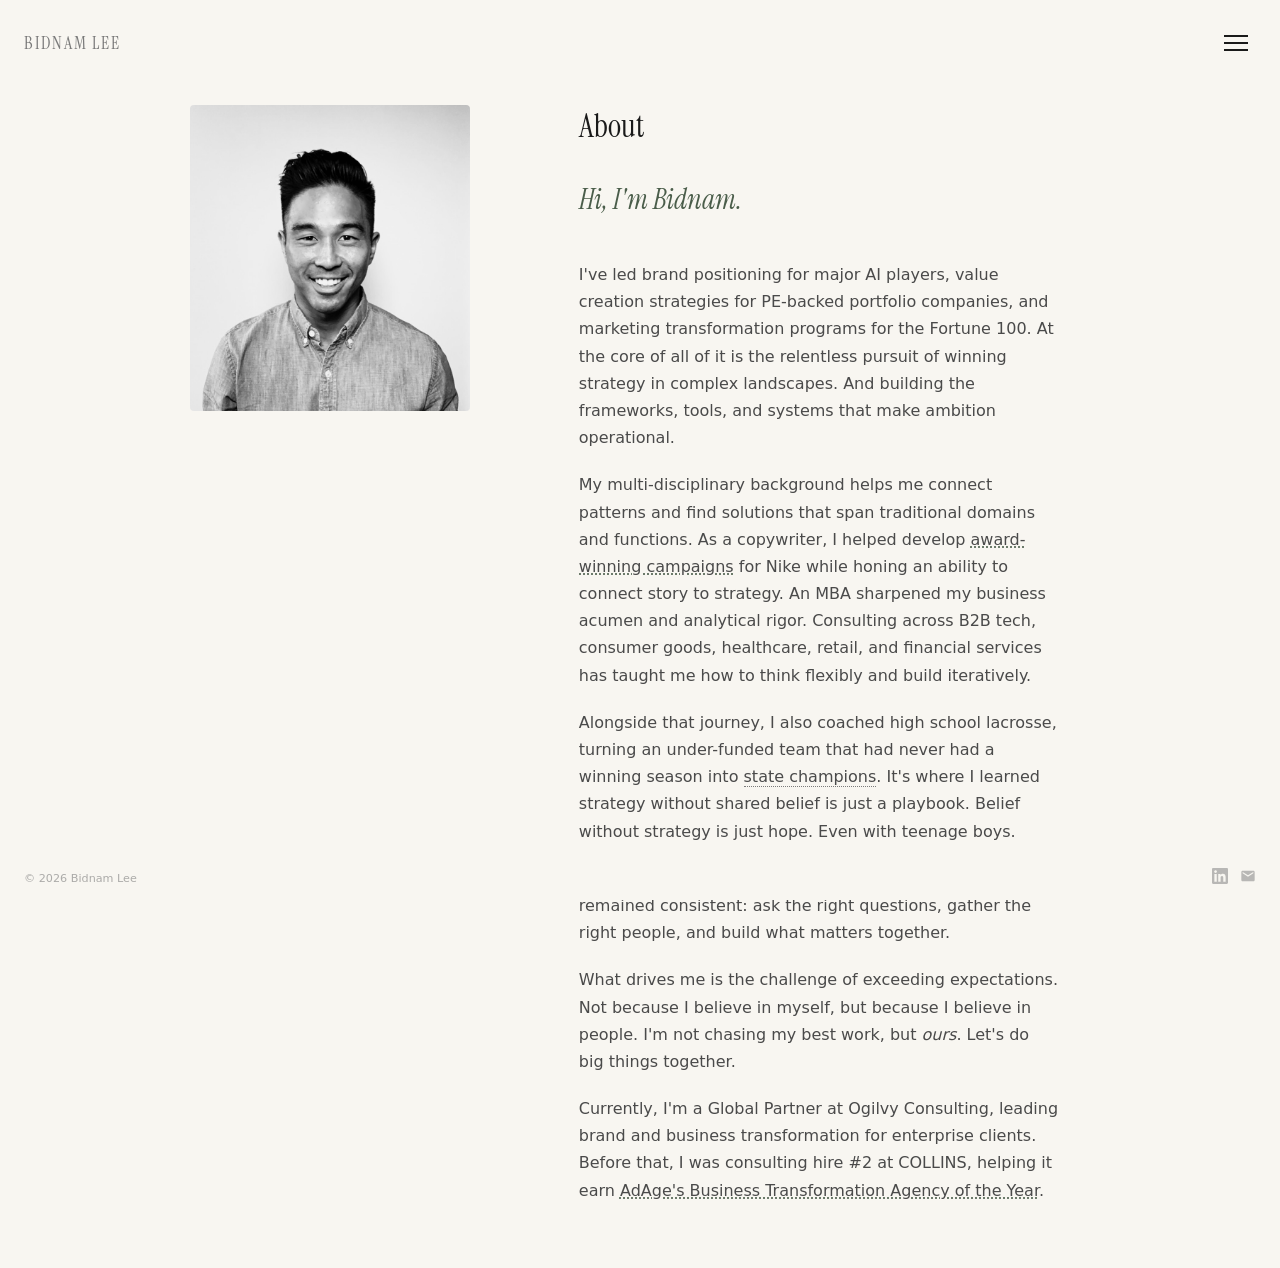
==== commit 9fa44258: "Fix footer nav contrast (WCAG AA) and stale copyright year - Footer nav links were ~2.6:1 against th" ====
--- a/about.html
+++ b/about.html
@@ -21,6 +21,7 @@
   {
     "@context": "https://schema.org",
     "@type": "ProfilePage",
+    "dateModified": "2026-07-09",
     "mainEntity": {
       "@type": "Person",
       "@id": "https://www.bidnam.com/#person",
@@ -82,7 +83,7 @@
       <a href="contact.html" class="overlay-link">Contact</a>
     </nav>
     <footer class="overlay-footer">
-      <span class="overlay-footer-copyright">© 2025 Bidnam Lee</span>
+      <span class="overlay-footer-copyright">© 2026 Bidnam Lee</span>
       <div class="overlay-footer-links">
         <a href="https://www.linkedin.com/in/bidnam/" target="_blank" rel="noopener" aria-label="LinkedIn">
           <svg viewBox="0 0 24 24" fill="currentColor">
@@ -141,14 +142,14 @@
   </main>
 
   <footer class="site-footer">
-    <span class="footer-copyright">© 2025 Bidnam Lee</span>
+    <span class="footer-copyright">© 2026 Bidnam Lee</span>
     <div class="footer-links">
       <a href="https://www.linkedin.com/in/bidnam/" target="_blank" rel="noopener" aria-label="LinkedIn">
         <svg viewBox="0 0 24 24" fill="currentColor">
           <path d="M20.447 20.452h-3.554v-5.569c0-1.328-.027-3.037-1.852-3.037-1.853 0-2.136 1.445-2.136 2.939v5.667H9.351V9h3.414v1.561h.046c.477-.9 1.637-1.85 3.37-1.85 3.601 0 4.267 2.37 4.267 5.455v6.286zM5.337 7.433c-1.144 0-2.063-.926-2.063-2.065 0-1.138.92-2.063 2.063-2.063 1.14 0 2.064.925 2.064 2.063 0 1.139-.925 2.065-2.064 2.065zm1.782 13.019H3.555V9h3.564v11.452zM22.225 0H1.771C.792 0 0 .774 0 1.729v20.542C0 23.227.792 24 1.771 24h20.451C23.2 24 24 23.227 24 22.271V1.729C24 .774 23.2 0 22.222 0h.003z"/>
         </svg>
       </a>
-      <a href="mailto:hello@bidnamlee.com" aria-label="Email">
+      <a href="mailto:bidnam@gmail.com" aria-label="Email">
         <svg viewBox="0 0 24 24" fill="currentColor">
           <path d="M20 4H4c-1.1 0-2 .9-2 2v12c0 1.1.9 2 2 2h16c1.1 0 2-.9 2-2V6c0-1.1-.9-2-2-2zm0 4l-8 5-8-5V6l8 5 8-5v2z"/>
         </svg>
--- a/css/style.css
+++ b/css/style.css
@@ -1082,12 +1082,11 @@
   font-size: 0.7rem;
   color: var(--text-muted);
   text-decoration: none;
-  opacity: 0.6;
-  transition: opacity 0.2s ease;
+  transition: color 0.2s ease;
 }
 
 .footer-nav a:hover {
-  opacity: 1;
+  color: var(--text-primary);
 }
 
 .footer-links {
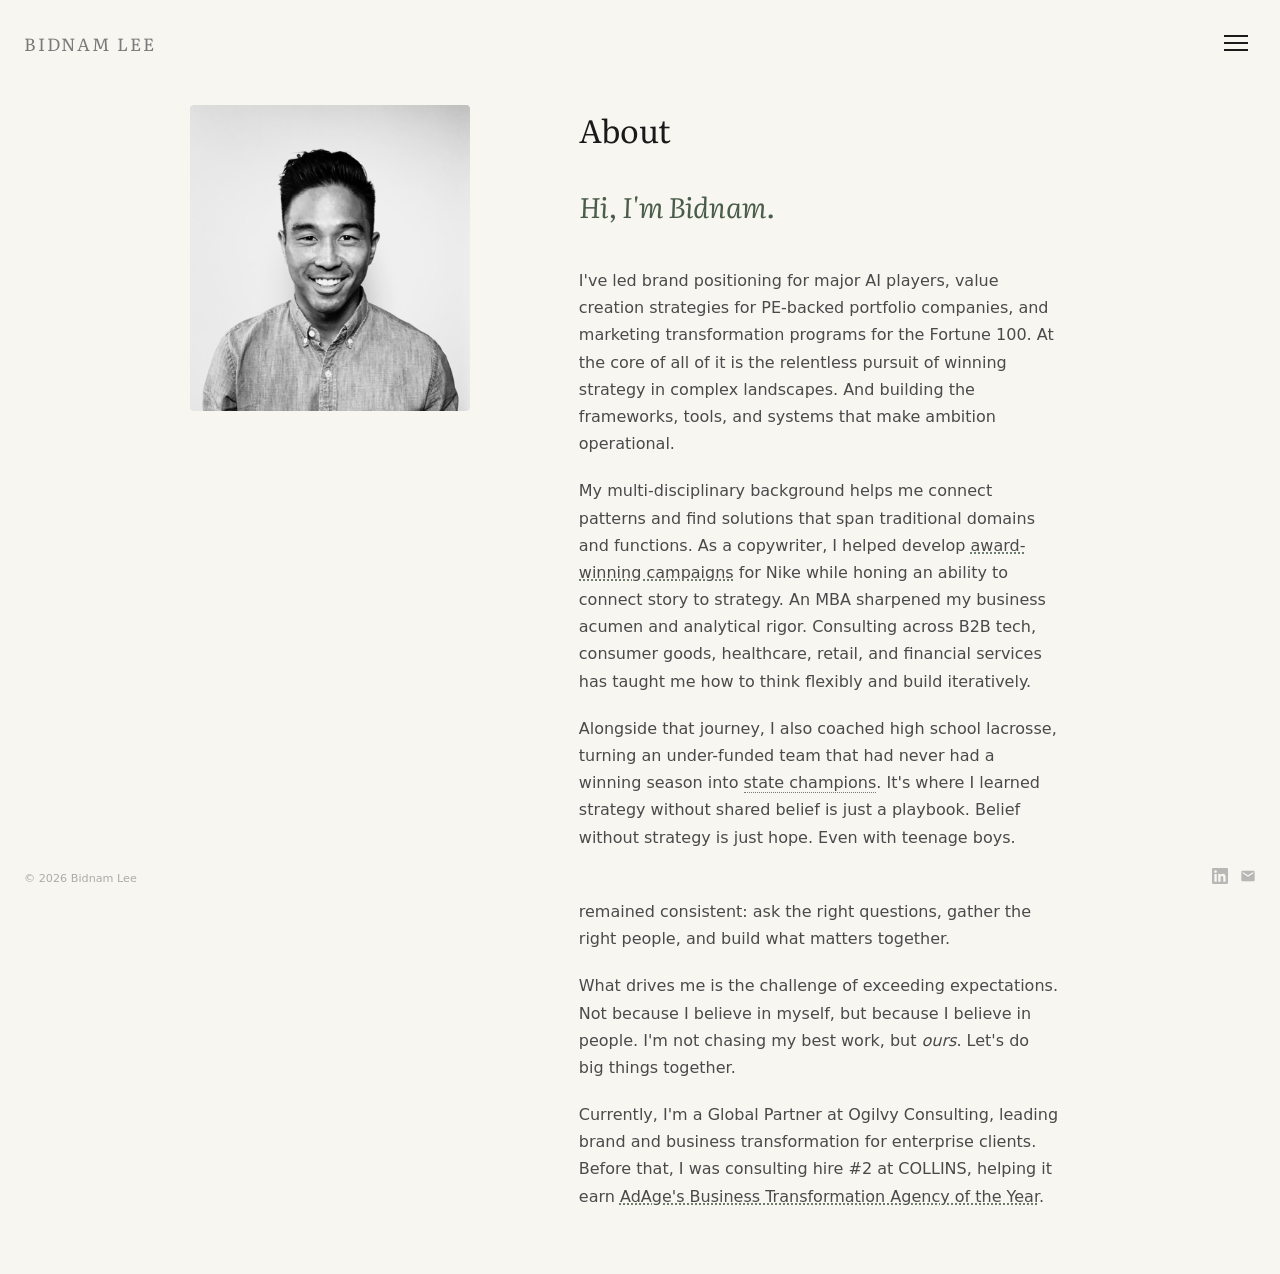
==== commit f195d8e2: "Quiet de-genericization pass: Literata, calmer motion, quieter labels Temperament unchanged (high-al" ====
--- a/about.html
+++ b/about.html
@@ -45,7 +45,7 @@
   <!-- Fonts -->
   <link rel="preconnect" href="https://fonts.googleapis.com">
   <link rel="preconnect" href="https://fonts.gstatic.com" crossorigin>
-  <link href="https://fonts.googleapis.com/css2?family=Instrument+Serif:ital@0;1&display=swap" rel="stylesheet">
+  <link href="https://fonts.googleapis.com/css2?family=Literata:ital,opsz,wght@0,7..72,300..700;1,7..72,300..700&display=swap" rel="stylesheet">
 
   <!-- Styles -->
   <link rel="stylesheet" href="css/style.css">
--- a/css/style.css
+++ b/css/style.css
@@ -21,6 +21,7 @@
 
 body {
   font-family: 'SF Pro Text', system-ui, sans-serif;
+  font-optical-sizing: auto;
   background: var(--bg-primary);
   color: var(--text-primary);
   min-height: 100vh;
@@ -56,11 +57,11 @@
 @keyframes wordReveal {
   from {
     opacity: 0;
-    transform: translateY(100%) rotate(4deg);
+    transform: translateY(0.4em);
   }
   to {
     opacity: 1;
-    transform: translateY(0) rotate(0deg);
+    transform: translateY(0);
   }
 }
 
@@ -75,7 +76,7 @@
 }
 
 .name {
-  font-family: 'Instrument Serif', Georgia, serif;
+  font-family: 'Literata', Georgia, serif;
   font-size: 1.25rem;
   font-weight: 400;
   letter-spacing: 0.1em;
@@ -86,7 +87,7 @@
 }
 
 .headline {
-  font-family: 'Instrument Serif', Georgia, serif;
+  font-family: 'Literata', Georgia, serif;
   font-size: 1.5rem;
   font-weight: 400;
   line-height: 1.35;
@@ -103,9 +104,8 @@
 .headline .word {
   display: inline-block;
   opacity: 0;
-  transform: translateY(100%) rotate(4deg);
-  transform-origin: left bottom;
-  animation: wordReveal 1s cubic-bezier(0.22, 1, 0.36, 1) forwards;
+  transform: translateY(0.4em);
+  animation: wordReveal 0.9s cubic-bezier(0.22, 1, 0.36, 1) forwards;
 }
 
 .name .word {
@@ -119,6 +119,8 @@
 .headline em {
   font-style: italic;
   color: var(--accent);
+  /* Splitting.js drops the whitespace text node before the em */
+  margin-left: 0.22em;
 }
 
 #canvas-container {
@@ -188,7 +190,7 @@
 
 .peak-label {
   position: absolute;
-  font-family: 'Instrument Serif', Georgia, serif;
+  font-family: 'Literata', Georgia, serif;
   font-size: 1.1rem;
   font-style: italic;
   color: var(--text-primary);
@@ -278,7 +280,7 @@
     background: rgba(248, 246, 241, 0.85);
     border: 1px solid rgba(122, 122, 122, 0.2);
     border-radius: 50%;
-    font-family: 'Instrument Serif', Georgia, serif;
+    font-family: 'Literata', Georgia, serif;
     font-size: 1.5rem;
     line-height: 1;
     color: var(--text-muted);
@@ -374,6 +376,11 @@
 
   .mobile-break {
     display: block;
+  }
+
+  /* em starts its own centered line here — no leading margin */
+  .headline em {
+    margin-left: 0;
   }
 
   /* Hide footer on homepage mobile */
@@ -426,7 +433,7 @@
   background: var(--bg-primary);
   border: 1px solid var(--text-muted);
   border-radius: 4px 0 0 4px;
-  font-family: 'Instrument Serif', Georgia, serif;
+  font-family: 'Literata', Georgia, serif;
   font-size: 0.95rem;
   font-style: italic;
   color: var(--text-primary);
@@ -488,7 +495,7 @@
 }
 
 .info-panel-content p {
-  font-family: 'Instrument Serif', Georgia, serif;
+  font-family: 'Literata', Georgia, serif;
   font-size: 1rem;
   line-height: 1.6;
   color: var(--text-primary);
@@ -614,7 +621,7 @@
 }
 
 .back-link {
-  font-family: 'Instrument Serif', Georgia, serif;
+  font-family: 'Literata', Georgia, serif;
   font-size: 0.9rem;
   color: var(--text-secondary);
   text-decoration: none;
@@ -647,7 +654,7 @@
 }
 
 .page-content h1 {
-  font-family: 'Instrument Serif', Georgia, serif;
+  font-family: 'Literata', Georgia, serif;
   font-size: 2rem;
   font-weight: 400;
   color: var(--text-primary);
@@ -655,7 +662,7 @@
 }
 
 .lede {
-  font-family: 'Instrument Serif', Georgia, serif;
+  font-family: 'Literata', Georgia, serif;
   font-size: 1.2rem;
   font-style: italic;
   line-height: 1.5;
@@ -807,7 +814,7 @@
 }
 
 .inner-name {
-  font-family: 'Instrument Serif', Georgia, serif;
+  font-family: 'Literata', Georgia, serif;
   font-size: 1.1rem;
   letter-spacing: 0.1em;
   text-transform: uppercase;
@@ -869,7 +876,7 @@
 .nav-panel-link {
   display: block;
   position: relative;
-  font-family: 'Instrument Serif', Georgia, serif;
+  font-family: 'Literata', Georgia, serif;
   font-size: 1.1rem;
   color: var(--text-secondary);
   text-decoration: none;
@@ -938,7 +945,7 @@
 }
 
 .menu-overlay .overlay-link {
-  font-family: 'Instrument Serif', Georgia, serif;
+  font-family: 'Literata', Georgia, serif;
   font-size: clamp(2.5rem, 8vw, 5rem);
   color: var(--bg-primary);
   text-decoration: none;
@@ -1125,7 +1132,7 @@
 }
 
 .work-header h1 {
-  font-family: 'Instrument Serif', Georgia, serif;
+  font-family: 'Literata', Georgia, serif;
   font-size: 2rem;
   font-weight: 400;
   color: var(--text-primary);
@@ -1228,7 +1235,7 @@
 }
 
 .row-client {
-  font-family: 'Instrument Serif', Georgia, serif;
+  font-family: 'Literata', Georgia, serif;
   font-size: 1.35rem;
   font-weight: 400;
   color: var(--text-primary);
@@ -1253,7 +1260,7 @@
 }
 
 .row-description {
-  font-family: 'Instrument Serif', Georgia, serif;
+  font-family: 'Literata', Georgia, serif;
   font-size: 1.05rem;
   font-style: italic;
   color: var(--text-secondary);
@@ -1398,7 +1405,7 @@
 }
 
 .writing-title {
-  font-family: 'Instrument Serif', Georgia, serif;
+  font-family: 'Literata', Georgia, serif;
   font-size: 1.35rem;
   font-weight: 400;
   color: var(--text-primary);
@@ -1406,7 +1413,7 @@
 }
 
 .writing-excerpt {
-  font-family: 'Instrument Serif', Georgia, serif;
+  font-family: 'Literata', Georgia, serif;
   font-size: 1rem;
   font-style: italic;
   color: var(--text-secondary);
@@ -1495,13 +1502,13 @@
 }
 
 .contact-value {
-  font-family: 'Instrument Serif', Georgia, serif;
+  font-family: 'Literata', Georgia, serif;
   font-size: 1.15rem;
   color: var(--text-primary);
 }
 
 .contact-note {
-  font-family: 'Instrument Serif', Georgia, serif;
+  font-family: 'Literata', Georgia, serif;
   font-size: 1rem;
   font-style: italic;
   color: var(--text-secondary);
@@ -1538,7 +1545,7 @@
 }
 
 .explorations-header h1 {
-  font-family: 'Instrument Serif', Georgia, serif;
+  font-family: 'Literata', Georgia, serif;
   font-size: 2rem;
   font-weight: 400;
   color: var(--text-primary);
@@ -1599,7 +1606,7 @@
 }
 
 .log-title {
-  font-family: 'Instrument Serif', Georgia, serif;
+  font-family: 'Literata', Georgia, serif;
   font-size: 1.15rem;
   color: var(--text-primary);
   display: block;
@@ -1623,44 +1630,40 @@
 
 .tool-pill {
   font-family: 'SF Pro Text', system-ui, sans-serif;
-  font-size: 0.65rem;
+  font-size: 0.7rem;
+  letter-spacing: 0.03em;
   color: var(--text-muted);
-  background: rgba(0, 0, 0, 0.04);
-  padding: 0.2rem 0.5rem;
-  border-radius: 12px;
   white-space: nowrap;
 }
 
+.tool-pill + .tool-pill::before {
+  content: '·  ';
+  color: var(--text-muted);
+}
+
 .log-status {
-  font-family: 'SF Pro Text', system-ui, sans-serif;
-  font-size: 0.65rem;
-  font-weight: 500;
-  text-transform: uppercase;
-  letter-spacing: 0.05em;
-  padding: 0.25rem 0.5rem;
-  border-radius: 3px;
-  min-width: 5rem;
-  text-align: center;
+  font-family: 'Literata', Georgia, serif;
+  font-style: italic;
+  font-size: 0.8rem;
+  text-transform: lowercase;
+  letter-spacing: 0.02em;
+  text-align: right;
   white-space: nowrap;
 }
 
 .log-status.status-shipped {
-  background: rgba(74, 93, 74, 0.12);
   color: var(--accent);
 }
 
 .log-status.status-prototype {
-  background: rgba(90, 130, 180, 0.12);
-  color: #4a7099;
+  color: var(--text-muted);
 }
 
 .log-status.status-in-progress {
-  background: rgba(184, 149, 107, 0.15);
-  color: #9a7b4f;
+  color: var(--text-muted);
 }
 
 .log-status.status-exploring {
-  background: rgba(122, 122, 122, 0.1);
   color: var(--text-muted);
 }
 
@@ -1824,7 +1827,7 @@
 
 .log-table .col-question {
   width: 50%;
-  font-family: 'Instrument Serif', Georgia, serif;
+  font-family: 'Literata', Georgia, serif;
   font-size: 1rem;
   font-style: italic;
   color: var(--text-secondary);
@@ -1957,9 +1960,7 @@
   }
 
   .log-status {
-    font-size: 0.55rem;
-    min-width: 4rem;
-    padding: 0.2rem 0.35rem;
+    font-size: 0.72rem;
   }
 }
 
@@ -2187,23 +2188,7 @@
   padding: 0 1.5rem;
   border-radius: 6px;
   scroll-margin-top: 200px;
-  opacity: 0;
-  transform: translateY(15px);
-  animation: fadeSlideUp 0.5s cubic-bezier(0.76, 0, 0.24, 1) forwards;
-}
-
-/* Staggered entrance for accordion items */
-.accordion-item:nth-child(1) { animation-delay: 0.25s; }
-.accordion-item:nth-child(2) { animation-delay: 0.3s; }
-.accordion-item:nth-child(3) { animation-delay: 0.35s; }
-.accordion-item:nth-child(4) { animation-delay: 0.4s; }
-.accordion-item:nth-child(5) { animation-delay: 0.45s; }
-.accordion-item:nth-child(6) { animation-delay: 0.5s; }
-.accordion-item:nth-child(7) { animation-delay: 0.55s; }
-.accordion-item:nth-child(8) { animation-delay: 0.6s; }
-.accordion-item:nth-child(9) { animation-delay: 0.65s; }
-.accordion-item:nth-child(10) { animation-delay: 0.7s; }
-.accordion-item:nth-child(11) { animation-delay: 0.75s; }
+}
 
 @keyframes fadeSlideUp {
   to {
@@ -2217,7 +2202,7 @@
 }
 
 .accordion-header {
-  font-family: 'Instrument Serif', Georgia, serif;
+  font-family: 'Literata', Georgia, serif;
   font-size: clamp(2.5rem, 6vw, 3.5rem);
   font-weight: 400;
   color: var(--text-primary);
@@ -2314,7 +2299,7 @@
 }
 
 .accordion-description {
-  font-family: 'Instrument Serif', Georgia, serif;
+  font-family: 'Literata', Georgia, serif;
   font-size: 1.05rem;
   font-style: italic;
   color: var(--text-secondary);
@@ -2486,3 +2471,12 @@
 .explorations-page .log-entry:nth-child(9) { animation-delay: 0.42s; }
 .explorations-page .log-entry:nth-child(10) { animation-delay: 0.46s; }
 .explorations-page .log-entry:nth-child(11) { animation-delay: 0.50s; }
+
+/* Respect reduced-motion preferences */
+@media (prefers-reduced-motion: reduce) {
+  *, *::before, *::after {
+    animation-duration: 0.01ms !important;
+    animation-delay: 0s !important;
+    transition-duration: 0.01ms !important;
+  }
+}
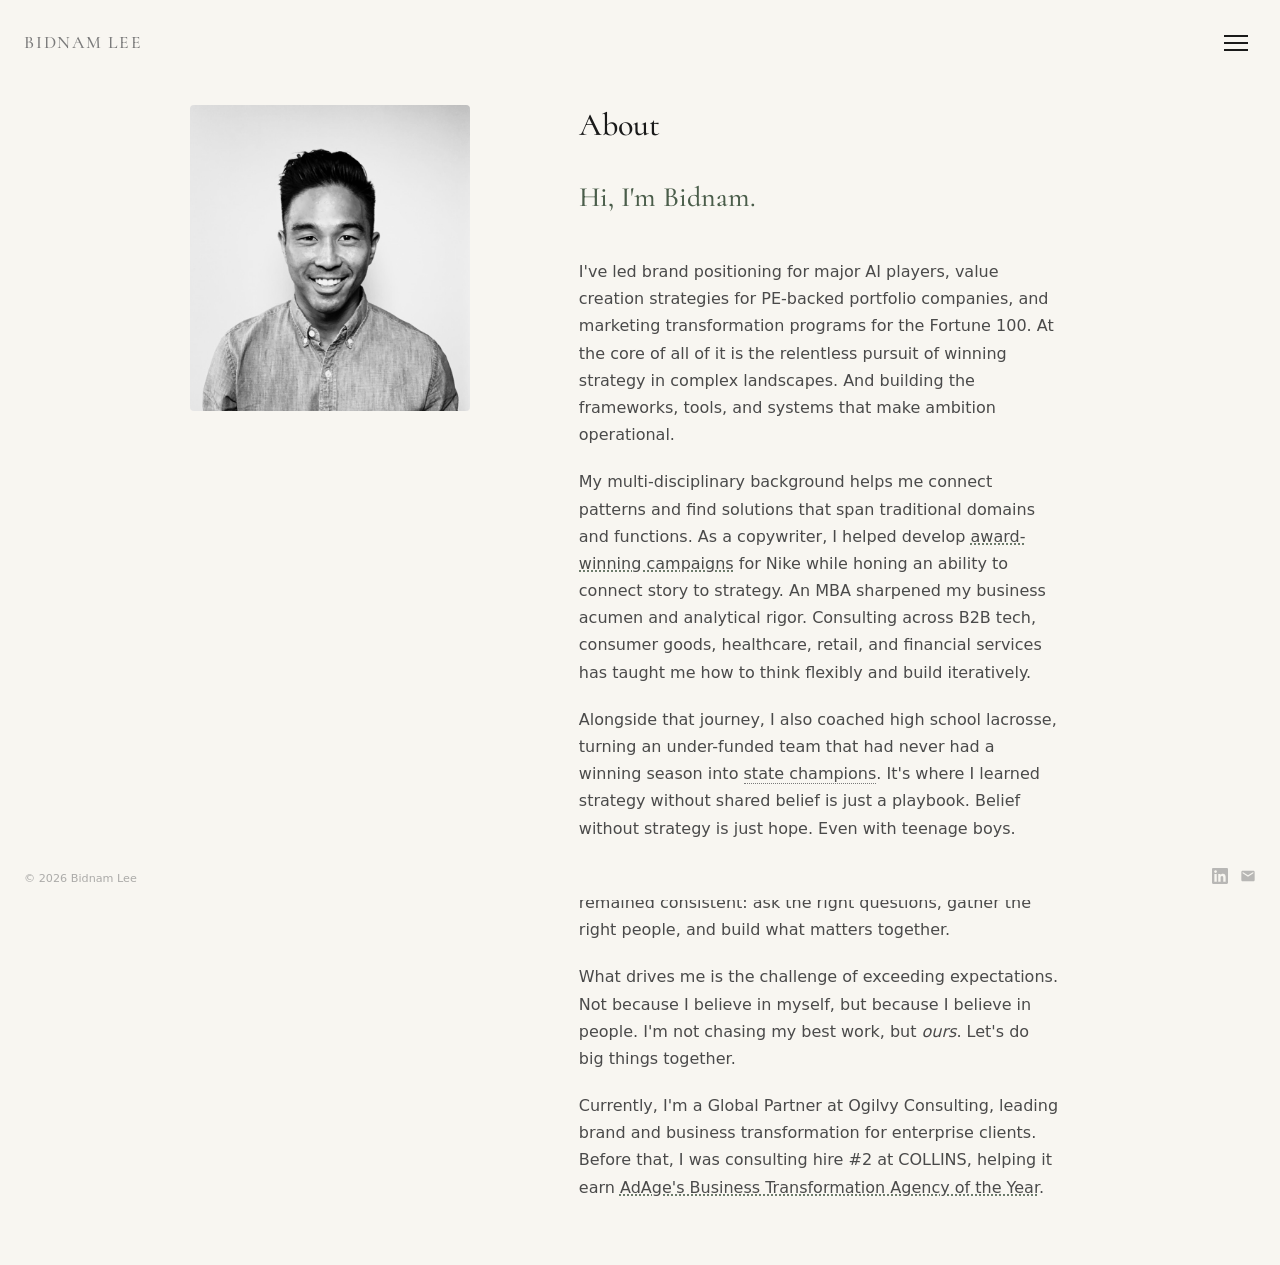
==== commit fa3d9b58: "Cormorant + retire the italic-accent gesture - Literata -> Cormorant (weight tuned 400->500 across s" ====
--- a/about.html
+++ b/about.html
@@ -45,7 +45,7 @@
   <!-- Fonts -->
   <link rel="preconnect" href="https://fonts.googleapis.com">
   <link rel="preconnect" href="https://fonts.gstatic.com" crossorigin>
-  <link href="https://fonts.googleapis.com/css2?family=Literata:ital,opsz,wght@0,7..72,300..700;1,7..72,300..700&display=swap" rel="stylesheet">
+  <link href="https://fonts.googleapis.com/css2?family=Cormorant:ital,wght@0,300..700;1,300..700&display=swap" rel="stylesheet">
 
   <!-- Styles -->
   <link rel="stylesheet" href="css/style.css">
--- a/css/style.css
+++ b/css/style.css
@@ -76,9 +76,9 @@
 }
 
 .name {
-  font-family: 'Literata', Georgia, serif;
+  font-family: 'Cormorant', Georgia, serif;
   font-size: 1.25rem;
-  font-weight: 400;
+  font-weight: 500;
   letter-spacing: 0.1em;
   text-transform: uppercase;
   color: var(--text-muted);
@@ -87,9 +87,9 @@
 }
 
 .headline {
-  font-family: 'Literata', Georgia, serif;
+  font-family: 'Cormorant', Georgia, serif;
   font-size: 1.5rem;
-  font-weight: 400;
+  font-weight: 500;
   line-height: 1.35;
   color: var(--text-primary);
   overflow: hidden;
@@ -117,7 +117,7 @@
 }
 
 .headline em {
-  font-style: italic;
+  font-style: normal;
   color: var(--accent);
   /* Splitting.js drops the whitespace text node before the em */
   margin-left: 0.22em;
@@ -190,7 +190,8 @@
 
 .peak-label {
   position: absolute;
-  font-family: 'Literata', Georgia, serif;
+  font-family: 'Cormorant', Georgia, serif;
+  font-weight: 500;
   font-size: 1.1rem;
   font-style: italic;
   color: var(--text-primary);
@@ -280,7 +281,8 @@
     background: rgba(248, 246, 241, 0.85);
     border: 1px solid rgba(122, 122, 122, 0.2);
     border-radius: 50%;
-    font-family: 'Literata', Georgia, serif;
+    font-family: 'Cormorant', Georgia, serif;
+  font-weight: 500;
     font-size: 1.5rem;
     line-height: 1;
     color: var(--text-muted);
@@ -433,7 +435,8 @@
   background: var(--bg-primary);
   border: 1px solid var(--text-muted);
   border-radius: 4px 0 0 4px;
-  font-family: 'Literata', Georgia, serif;
+  font-family: 'Cormorant', Georgia, serif;
+  font-weight: 500;
   font-size: 0.95rem;
   font-style: italic;
   color: var(--text-primary);
@@ -495,7 +498,8 @@
 }
 
 .info-panel-content p {
-  font-family: 'Literata', Georgia, serif;
+  font-family: 'Cormorant', Georgia, serif;
+  font-weight: 500;
   font-size: 1rem;
   line-height: 1.6;
   color: var(--text-primary);
@@ -621,7 +625,8 @@
 }
 
 .back-link {
-  font-family: 'Literata', Georgia, serif;
+  font-family: 'Cormorant', Georgia, serif;
+  font-weight: 500;
   font-size: 0.9rem;
   color: var(--text-secondary);
   text-decoration: none;
@@ -654,17 +659,17 @@
 }
 
 .page-content h1 {
-  font-family: 'Literata', Georgia, serif;
+  font-family: 'Cormorant', Georgia, serif;
   font-size: 2rem;
-  font-weight: 400;
+  font-weight: 500;
   color: var(--text-primary);
   margin: 0;
 }
 
 .lede {
-  font-family: 'Literata', Georgia, serif;
+  font-family: 'Cormorant', Georgia, serif;
+  font-weight: 500;
   font-size: 1.2rem;
-  font-style: italic;
   line-height: 1.5;
   color: var(--accent);
   margin: 0 0 2.5rem;
@@ -814,7 +819,8 @@
 }
 
 .inner-name {
-  font-family: 'Literata', Georgia, serif;
+  font-family: 'Cormorant', Georgia, serif;
+  font-weight: 500;
   font-size: 1.1rem;
   letter-spacing: 0.1em;
   text-transform: uppercase;
@@ -876,7 +882,8 @@
 .nav-panel-link {
   display: block;
   position: relative;
-  font-family: 'Literata', Georgia, serif;
+  font-family: 'Cormorant', Georgia, serif;
+  font-weight: 500;
   font-size: 1.1rem;
   color: var(--text-secondary);
   text-decoration: none;
@@ -945,7 +952,8 @@
 }
 
 .menu-overlay .overlay-link {
-  font-family: 'Literata', Georgia, serif;
+  font-family: 'Cormorant', Georgia, serif;
+  font-weight: 500;
   font-size: clamp(2.5rem, 8vw, 5rem);
   color: var(--bg-primary);
   text-decoration: none;
@@ -1132,9 +1140,9 @@
 }
 
 .work-header h1 {
-  font-family: 'Literata', Georgia, serif;
+  font-family: 'Cormorant', Georgia, serif;
   font-size: 2rem;
-  font-weight: 400;
+  font-weight: 500;
   color: var(--text-primary);
   margin: 0;
 }
@@ -1235,9 +1243,9 @@
 }
 
 .row-client {
-  font-family: 'Literata', Georgia, serif;
+  font-family: 'Cormorant', Georgia, serif;
   font-size: 1.35rem;
-  font-weight: 400;
+  font-weight: 500;
   color: var(--text-primary);
   margin: 0;
 }
@@ -1260,9 +1268,9 @@
 }
 
 .row-description {
-  font-family: 'Literata', Georgia, serif;
+  font-family: 'Cormorant', Georgia, serif;
+  font-weight: 500;
   font-size: 1.05rem;
-  font-style: italic;
   color: var(--text-secondary);
   line-height: 1.6;
   margin: 0 0 1.25rem;
@@ -1405,15 +1413,16 @@
 }
 
 .writing-title {
-  font-family: 'Literata', Georgia, serif;
+  font-family: 'Cormorant', Georgia, serif;
   font-size: 1.35rem;
-  font-weight: 400;
+  font-weight: 500;
   color: var(--text-primary);
   margin: 0.3rem 0 0.5rem;
 }
 
 .writing-excerpt {
-  font-family: 'Literata', Georgia, serif;
+  font-family: 'Cormorant', Georgia, serif;
+  font-weight: 500;
   font-size: 1rem;
   font-style: italic;
   color: var(--text-secondary);
@@ -1502,15 +1511,16 @@
 }
 
 .contact-value {
-  font-family: 'Literata', Georgia, serif;
+  font-family: 'Cormorant', Georgia, serif;
+  font-weight: 500;
   font-size: 1.15rem;
   color: var(--text-primary);
 }
 
 .contact-note {
-  font-family: 'Literata', Georgia, serif;
+  font-family: 'Cormorant', Georgia, serif;
+  font-weight: 500;
   font-size: 1rem;
-  font-style: italic;
   color: var(--text-secondary);
   line-height: 1.6;
 }
@@ -1545,9 +1555,9 @@
 }
 
 .explorations-header h1 {
-  font-family: 'Literata', Georgia, serif;
+  font-family: 'Cormorant', Georgia, serif;
   font-size: 2rem;
-  font-weight: 400;
+  font-weight: 500;
   color: var(--text-primary);
   margin: 0;
 }
@@ -1606,7 +1616,8 @@
 }
 
 .log-title {
-  font-family: 'Literata', Georgia, serif;
+  font-family: 'Cormorant', Georgia, serif;
+  font-weight: 500;
   font-size: 1.15rem;
   color: var(--text-primary);
   display: block;
@@ -1642,9 +1653,9 @@
 }
 
 .log-status {
-  font-family: 'Literata', Georgia, serif;
-  font-style: italic;
-  font-size: 0.8rem;
+  font-family: 'Cormorant', Georgia, serif;
+  font-weight: 500;
+  font-size: 0.88rem;
   text-transform: lowercase;
   letter-spacing: 0.02em;
   text-align: right;
@@ -1827,9 +1838,9 @@
 
 .log-table .col-question {
   width: 50%;
-  font-family: 'Literata', Georgia, serif;
+  font-family: 'Cormorant', Georgia, serif;
+  font-weight: 500;
   font-size: 1rem;
-  font-style: italic;
   color: var(--text-secondary);
   line-height: 1.45;
   padding-right: 1rem;
@@ -2202,9 +2213,9 @@
 }
 
 .accordion-header {
-  font-family: 'Literata', Georgia, serif;
+  font-family: 'Cormorant', Georgia, serif;
   font-size: clamp(2.5rem, 6vw, 3.5rem);
-  font-weight: 400;
+  font-weight: 500;
   color: var(--text-primary);
   cursor: pointer;
   padding: 0.75rem 0;
@@ -2299,9 +2310,9 @@
 }
 
 .accordion-description {
-  font-family: 'Literata', Georgia, serif;
+  font-family: 'Cormorant', Georgia, serif;
+  font-weight: 500;
   font-size: 1.05rem;
-  font-style: italic;
   color: var(--text-secondary);
   line-height: 1.7;
   margin-bottom: 1.5rem;
